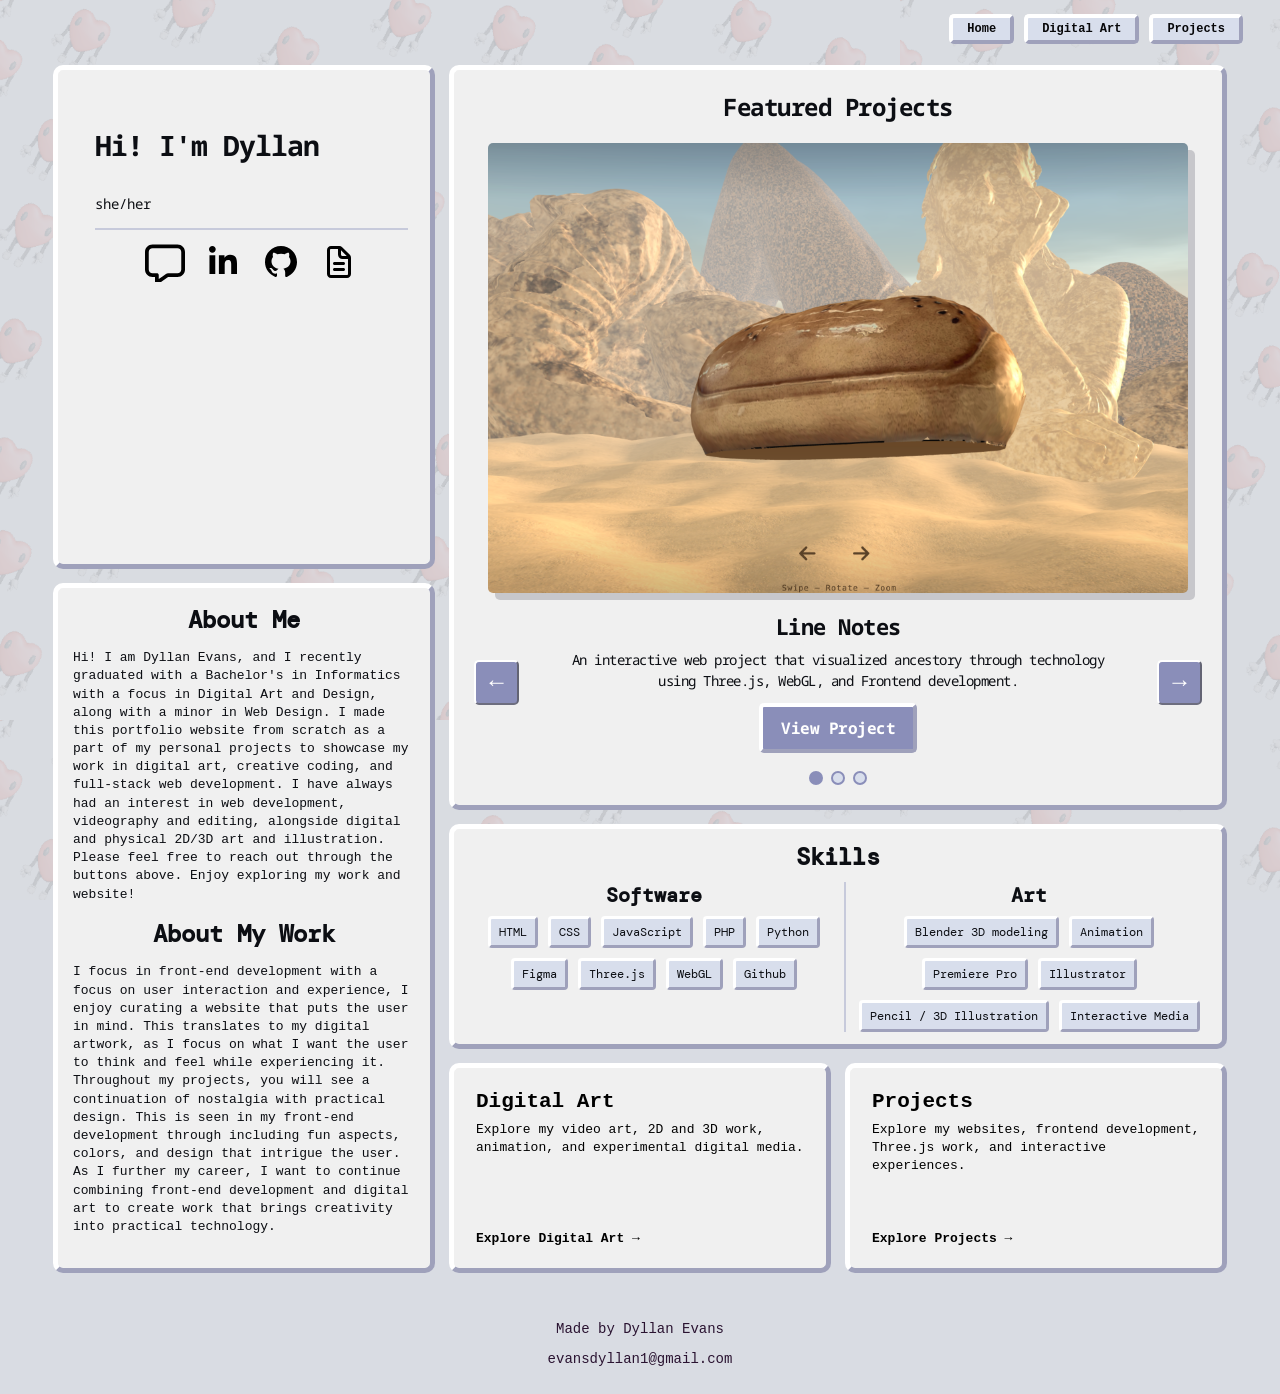
==== index.html @ 0a276991 "fixing up" ====
<!doctype html>
<html lang="en">
  <head>
    <meta charset="UTF-8" />
    <meta name="viewport" content="width=device-width, initial-scale=1.0" />
    <title>Portfolio - Dyllan Evans</title>
    <link rel="stylesheet" href="styles.css" />
    <link rel="preconnect" href="https://fonts.googleapis.com" />
    <link rel="preconnect" href="https://fonts.gstatic.com" crossorigin />
    <link
      href="https://fonts.googleapis.com/css2?family=DM+Mono:ital,wght@0,300;0,400;0,500;1,300;1,400;1,500&family=Noto+Sans+Mono:wght@100..900&display=swap"
      rel="stylesheet"
    />
  </head>
  <body class="home-page threeD">
    <div class="taskbar">    <nav>
      <ul>
        <li><a href="index.html">Home</a></li>
        <li><a href="digital-landing.html">Digital Art</a></li>
        <li><a href="projects-landing.html">Projects</a></li>
      </ul>
    </nav></div>
    <main class="home-layout">
      <section class="hero">
        <div class="hero-right">
          <img class="hero-image" src="img/Photoredo.png" alt="Dyllan Evans" />
        </div>
        <div class="hero-left typewriter-container">
          <h2 id="typewriter-text"></h2>
          <!-- Hi! I'm Dyllan Evans -->
          <p id="typewriter-description"></p>
          <!-- Digital Artist & Frontend Developer-->
          <p>she/her</p>
          <div class="contact" id="contact-icons">
            <a href="mailto:evansdyllan1@gmail.com">
              <img class="email-icon" src="img/message.svg" alt="Email Icon" />
            </a>
            <a
              href="https://www.linkedin.com/in/dyllan-evans/"
              target="_blank"
            >
              <img
                class="linkedin-icon"
                src="img/linkedin-in.svg"
                alt="LinkedIn Icon"
              />
            </a>
            <a href="https://github.com/evansdyllan1" target="_blank">
              <img class="github-icon" src="img/github.svg" alt="GitHub Icon" />
            </a>
            <a href="resume.pdf" target="_blank"
              ><img
                class="resume-icon"
                src="img/file-text.svg"
                alt="Resume Icon"
            /></a>
          </div>
        </div>
      </section>
      <section id="about" class="about">
        <h2>About Me</h2>
        <div class="aboutText">
          <p>
            Hi! I am Dyllan Evans, and I recently graduated with a Bachelor's in
            Informatics with a focus in Digital Art and Design, along with a
            minor in Web Design. I made this portfolio website from scratch as a
            part of my personal projects to showcase my work in digital art,
            creative coding, and full-stack web development. I have always had
            an interest in web development, videography and editing, alongside
            digital and physical 2D/3D art and illustration. Please feel free to
            reach out through the buttons above. Enjoy exploring my work and
            website!
          </p>
          <h2>About My Work</h2>
          <p>
            I focus in front-end development with a focus on user interaction
            and experience, I enjoy curating a website that puts the user in
            mind. This translates to my digital artwork, as I focus on what I
            want the user to think and feel while experiencing it. Throughout my
            projects, you will see a continuation of nostalgia with practical
            design. This is seen in my front-end development through including
            fun aspects, colors, and design that intrigue the user. As I further
            my career, I want to continue combining front-end development and
            digital art to create work that brings creativity into practical
            technology.
          </p>
        </div>
      </section>
      <section id="featured" class="home-featured">
        <h2>Featured Projects</h2>
        <div class="featured-slider">
          <article class="featured-project">
            <img id="featured-image" src="linenotes.png" alt="Line Notes" />

            <div class="featured-info-row">
              <button
                class="slider-button previous-project"
                type="button"
                aria-label="Previous project"
              >
                &larr;
              </button>

              <div class="featured-project-text">
                <h3 id="featured-title">Line Notes</h3>

                <p id="featured-description">
                  An interactive web project that visualized ancestry through
                  technology using Three.js, WebGL, and frontend development.
                </p>

                <a id="featured-link" class="viewMore" href="line-notes.html">
                  View Project
                </a>
              </div>

              <button
                class="slider-button next-project"
                type="button"
                aria-label="Next project"
              >
                &rarr;
              </button>
            </div>
          </article>
        </div>
        <div class="slider-dots"></div>
      </section>
      <section class="skills" aria-labelledby="skills-heading">
        <h2 id="skills-heading">Skills</h2>

        <div class="skills-columns">
          <div class="skill-group">
            <h3>Software</h3>

            <ul class="skill-list" id="skills-list">
              <li>HTML</li>
              <li>CSS</li>
              <li>JavaScript</li>
              <li>PHP</li>
              <li>Python</li>
              <li>Figma</li>
              <li>Three.js</li>
              <li>WebGL</li>
              <li>Github</li>
            </ul>
          </div>

          <div class="skill-group">
            <h3>Art</h3>

            <ul class="skill-list" id="skills-list">
              <li>Blender 3D modeling</li>
              <li>Animation</li>
              <li>Premiere Pro</li>
              <li>Illustrator</li>
              <li>Pencil / 3D Illustration</li>
              <li>Interactive Media</li>

            </ul>
          </div>
        </div>
      </section>
      <a class="home-link digital-link" href="digital-landing.html">
        <h2>Digital Art</h2>
        <p>
          Explore my video art, 2D and 3D work, animation, and experimental
          digital media.
        </p>
        <span>Explore Digital Art &rarr;</span>
      </a>
      <a class="home-link projects-link" href="projects-landing.html">
        <h2>Projects</h2>
        <p>
          Explore my websites, frontend development, Three.js work, and
          interactive experiences.
        </p>
        <span>Explore Projects &rarr;</span>
      </a>
    </main>
    <footer>
      <p>Made by Dyllan Evans</p>
      <span>evansdyllan1@gmail.com</span>
    </footer>
    <!-- <div class="crt-overlay"></div> -->
    <script src="homepage.js"></script>
  </body>
</html>
---- styles.css ----
/* Global */
html {
    scroll-behavior: smooth;
}

* {
    box-sizing: border-box;
}

body {
    padding: 5px;
    font-family: monospace;
    color: #0c0e13;
    background-color: #d9dce3;
}

/* Colors */
:root {
    --primary-color: #8a8eb9;
    --secondary-color: #9ca0cc;
    --background-color: #f0f0f0;
    --border-color: #9fa1bb;
    --text-color: #070709;
    --hover-color: #dbdce8;
    --active-color: #d8deec;
}

/* background */
.threeD::before {
    content: "";
    position: fixed;
    inset: 0;
    z-index: -1;
    background-image: url("img/Artboard 1.png");
    background-repeat: repeat;
    background-size: 900px;
    opacity: 0.2;
}

/* Shared page widths */
.about,
.landingHero,
.columns,
.videoarthero,
.assignments {
    width: min(1000px, calc(100% - 20px));
    margin: 35px auto;
}

/* Shared containers */
.hero,
.about,
.home-featured,
.skills,
.home-link,
.landingHero,
.category,
.videoarthero,
.project {
    background-color: var(--background-color);
    border-radius: 10px;

    border-top: 5px solid #ffffff;
    border-left: 5px solid #ffffff;
    border-right: 5px solid var(--border-color);
    border-bottom: 5px solid var(--border-color);
}

/* Shared buttons */
.hero-buttons a,
.viewMore,
.project a,
.smallProject a {
    display: inline-block;
    padding: 10px 18px;
    font-family: inherit;
    font-weight: 700;
    text-decoration: none;
    color: #ffffff;
    background-color: var(--primary-color);
    border-radius: 5px;
    border-top: 4px solid #ffffff;
    border-left: 4px solid #ffffff;
    border-right: 4px solid var(--border-color);
    border-bottom: 4px solid var(--border-color);
    cursor: pointer;
}

.hero-buttons a:hover,
.viewMore:hover,
.project a:hover,
.smallProject a:hover {
    color: #ffffff;
    background-color: var(--hover-color);
}

.hero-buttons a:active,
.viewMore:active,
.smallProject a:active,
.project a:active {
    background-color: var(--active-color);
    transform: translate(2px, 2px);
    border-top: 4px solid var(--border-color);
    border-left: 4px solid var(--border-color);
    border-right: 4px solid var(--background-color);
    border-bottom: 4px solid var(--background-color);
}


.taskbar {
    height: 32px;
    display: flex;
    align-items: center;
    gap: 4px;
    padding: 2px 4px;
    z-index: 200;
    justify-content: flex-end;
}

/* Navigation */
nav {
    z-index: 1000;
    width: 100%;
    margin: 0;
    padding: 4px 10px;
    justify-content: flex-end;
    display: flex;
    align-items: center;
}

nav ul {
    margin: auto 10px;
    padding: 0;
    justify-content: center;
    display: flex;
    gap: 10px;
}

nav li {
    list-style: none;
}

nav a {
    text-decoration: none;
    justify-content: center;
    padding: 5px 14px;
    font-size: 12px;
    height: 30px;
    background-color: var(--active-color);
    border-radius: 5px;
    border-top: 4px solid #ffffff;
    border-left: 4px solid #ffffff;
    border-right: 4px solid var(--border-color);
    border-bottom: 4px solid var(--border-color);
    font-family: 'Courier New', monospace;
    font-weight: bold;
    cursor: pointer;
    display: flex;
    align-items: center;
    gap: 10px;
    color: var(--text-color);

}


nav a:hover {
    color: #000000;
    background-color: #f0f0f0;
}

nav a:active {
    background-color: #d8deec;
    border-top: 4px solid var(--border-color);
    border-left: 4px solid var(--border-color);
    border-right: 4px solid var(--background-color);
    border-bottom: 4px solid var(--background-color);
}

/* Previous page button */
.previousPage {
    display: block;

}

.backButton {
    display: inline-block;
    padding: 10px 18px;
    font-family: inherit;
    font-weight: 700;
    text-decoration: none;
    color: var(--text-color);
    background-color: var(--background-color);
    border-radius: 5px;
    border-top: 3px solid #ffffff;
    border-left: 3px solid #ffffff;
    border-right: 3px solid var(--border-color);
    border-bottom: 3px solid var(--border-color);
    cursor: pointer;
}

/* Homepage layout */
.home-layout {
    width: calc(100% - 80px);
    height: auto;
    min-height: 1000px;
    margin: 20px auto 20px;
    display: grid;
    grid-template-rows:
        /* Row 1: hero + featured */
        minmax(120px, 2fr)
        /* Row 2: about + featured */
        minmax(210px, 0.9fr)
        /* Row 3: about + skills */
        auto
        /* Row 4: about + digital + projects */
        minmax(210px, 0.3fr);
    /*
     * Visual layout:
     *
     * ┌─────────┬──────────┬──────────┐
     * │  hero   │ featured │ featured │
     * |         |                     |
     * │         │ featured │ featured │
     * │---------├─────────────────────┤
     * │ about   │ skills   │ skills   │
     * │         ├──────────┼──────────┤
     * │         │ digital  │ projects │
     * └─────────┴──────────┴──────────┘
     */
    grid-template-areas:
        "hero  featured featured"
        "about featured featured"
        "about skills   skills"
        "about digital  projects";
    gap: 14px;
}

/* Homepage hero */
.hero {
    width: min(850px, calc(100% - 30px));
    margin: 1% auto;
    padding: 45px;
    display: flex;
    align-items: center;
    gap: 15px;
}

.hero-left {
    width: 100%;
    align-self: stretch;

    display: flex;
    flex-direction: column;
    gap: 15px;

    padding-left: 15px;
    text-align: left;
}

.hero-left h2,
.hero-left p {
    margin: 0;
}

.hero-left h2 {
    font-size: 28px;
    font-weight: 700;
    margin-bottom: 0;
    letter-spacing: -1px;
    font-family: "Noto Sans Mono", monospace;
}

.hero-left p {
    font-family: "Noto Sans Mono", monospace;
    font-size: 14px;
    margin-top: 0;
}

.home-layout .hero {
    grid-area: hero;
    width: auto;
    min-width: 0;
    margin: 0;
    padding: 22px;
    flex-direction: column;
    gap: 18px;
}

.hero-right img {
    display: flex;
    width: 930px;
    overflow: hidden;
    max-width: 100%;
    filter: drop-shadow(7px 7px 0 #c7c7cb);
    border-radius: 5px;
}

.contact {
    border-top: 2px solid #c7cadb;
    padding-top: 12px;
    display: flex;
    align-items: center;
    gap: 18px;
    justify-content: center;
}

.contact a {
    display: flex;
    text-decoration: none;
}

.contact img {

    transition: transform 0.2s ease;
    display: flex;
    width: 40px;
    height: 40px;
    margin: 0;
}

.contact img:hover {
    transform: scale(1.1);
}

/* Homepage about */
.about {
    padding: 40px;
}

.home-layout .about {
    grid-area: about;
    width: auto;
    height: auto;
    min-width: 0;
    margin: 0;
    padding: 15px;
    display: flex;
    flex-direction: column;
    overflow: hidden;
}

.about h2 {
    margin-top: 1px;
    margin-bottom: 1px;
    text-align: center;
    font-family: "DM Mono", monospace;
}

.aboutText {
    width: min(600px, 100%);
    margin: 0 auto;
    text-align: left;
    line-height: 1.4;
}

/* Skills */
.skills {
    grid-area: skills;
    min-width: 0;
    min-height: 100px;
    padding: 12px 22px;
}

.skills h2 {
    margin: 0 0 10px;
    text-align: center;
    font-family: "DM Mono", monospace;
    font-size: 24px;
}

.skills-columns {
    display: grid;
    grid-template-columns: repeat(2, minmax(0, 1fr));
    gap: 12px;
}

.skill-group {
    min-width: 0;
}

.skill-group + .skill-group {
    padding-left: 12px;
    border-left: 2px solid #c7cadb;
}

.skill-group h3 {
    margin: 0 0 8px;
    font-family: "DM Mono", monospace;
    font-size: 20px;
    text-align: center;
}

.skill-list {
    display: flex;
    flex-wrap: wrap;
    justify-content: center;
    gap: 10px;
    margin: 0;
    padding: 0;
    list-style: none;
}

.skill-list li {
    padding: 5px 8px;
    font-family: "DM Mono", monospace;
    font-size: 12px;
    white-space: nowrap;
    background-color: #d8deec;
    border-radius: 4px;
    transition: transform 0.2s ease;

    border-top: 3px solid #ffffff;
    border-left: 3px solid #ffffff;
    border-right: 3px solid #9fa1bb;
    border-bottom: 3px solid #9fa1bb;

    cursor: default;
}

.skill-list li:hover {
    transform: scale(1.1);

}

/* Featured projects */
.home-featured {
    grid-area: featured;
    min-width: 0;
    min-height: 0;
    padding: 20px;
    display: flex;
    flex-direction: column;
    text-align: center;
    overflow: hidden;
    font-family: "Noto Sans Mono", monospace;
    letter-spacing: -0.5px;
}

.home-featured h2 {
    font-family: "Noto Sans Mono", monospace;
    flex-shrink: 0;
    margin-top: 0;
    margin-bottom: 20px;
}

.home-featured p {
    margin: 0;
    font-size: 14px;
}

.featured-slider {
    flex: 1;
    min-height: 0;
}

.featured-project {
    width: 100%;
    height: min-content;
    min-width: 0;
    min-height: 0;
    display: grid;
    grid-template-rows: minmax(0, 1fr) auto;
    gap: 18px;
    opacity: 1;
    transition: opacity 0.2s ease;
}

.featured-project.fade {
    opacity: 0;
}

/* Large top image */
.featured-project img {
    display: flex;
    margin: 0 auto;
    width: 700px;
    height: 450px;
    min-height: 0;
    object-fit: cover;
    border-radius: 5px;
    filter: drop-shadow(7px 7px 0 #c7c7cb);
}

/* Arrows now align with the text */
.featured-info-row {
    display: grid;
    grid-template-columns: 45px minmax(0, 1fr) 45px;
    align-items: center;
    gap: 20px;
}

.featured-project-text {
    min-width: 0;
    text-align: center;
}

.featured-project-text h3 {
    margin: 0 0 8px;
    font-size: 22px;
}

.featured-project-text p {
    width: min(550px, 100%);
    margin: 0 auto;
    line-height: 1.5;
}

.featured-project-text .viewMore {
    margin-top: 12px;
}

/* Slider buttons */
.slider-button {
    width: 45px;
    height: 45px;
    padding: 0;
    font-size: 24px;
    font-weight: 700;
    color: #ffffff;
    background-color: #8a8eb9;
    border-radius: 5px;

    border-top: 2px solid #ffffff;
    border-left: 2px solid #ffffff;
    border-right: 2px solid #636474;
    border-bottom: 2px solid #6d6e7f;
    cursor: pointer;
}

.slider-button:hover {
    background-color: #9ca0cc;
}

.slider-button:active {
    background-color: var(--active-color);
    transform: translate(2px, 2px);

    border-top: 2px solid #636474;
    border-left: 2px solid #6d6e7f;
    border-right: 2px solid #ffffff;
    border-bottom: 2px solid #ffffff;
}

/* Slider dots */
.slider-dots {
    display: flex;
    justify-content: center;
    gap: 8px;

    margin-top: 18px;
}

.slider-dot {
    width: 14px;
    height: 14px;
    padding: 0;

    background-color: #d8deec;
    border: 2px solid #8a8eb9;
    border-radius: 50%;

    cursor: pointer;
}

.slider-dot.active {
    background-color: #8a8eb9;
}

/* Homepage links */
.home-link {
    display: flex;
    flex-direction: column;
    justify-content: center;

    min-width: 0;
    padding: 22px;

    color: #000000;
    text-decoration: none;
}

.home-link h2 {
    margin: 0 0 8px;
    font-size: 21px;
}

.home-link p {
    margin: 0 0 10px;
    font-size: 13px;
    line-height: 1.4;
}

.home-link span {
    display: inline-block;
    margin-top: auto;
    font-weight: 700;
}

.home-link:hover {
    background-color: #dbdce8;
    transform: scale(1.01);
}

.home-link:active {
    transform: translate(1px, 1px);
    background-color: var(--active-color);
    border-top-color: var(--border-color);
    border-left-color: var(--border-color);
    border-right-color: #ffffff;
    border-bottom-color: #ffffff;
}

.digital-link {
    grid-area: digital;
}

.projects-link {
    grid-area: projects;
}

/* Landing page */
.landingHero {
    padding: 31px;
    text-align: center;
    margin: 10px auto;
    display: flex;
    flex-direction: row;
    justify-content: space-around;
}

.iconHero {
    width: 300px;
    height: 170px;
    filter: drop-shadow(7px 7px 0 #c7c7cb);

}

.columns {
    display: flex;
    flex-direction: column;
    gap: 35px;
}

.category {
    padding: 30px;
    text-align: center;
}

.category h1 {
    margin-top: 0;
    margin-bottom: 25px;
}

.row {
    display: grid;
    grid-template-columns: repeat(2, minmax(0, 1fr));
    gap: 20px;
}

.smallProject {
    display: block;
    padding: 20px;
    color: #000000;
    text-decoration: none;
    background-color: #d8deec;
    border-radius: 8px;
    border-top: 4px solid #ffffff;
    border-left: 4px solid #ffffff;
    border-right: 4px solid #9fa1bb;
    border-bottom: 4px solid #9fa1bb;
    cursor: pointer;
    transition:
        transform 0.1s ease,
        background-color 0.2s ease;
}

.smallProject:hover {
    background-color: var(--hover-color);
    transform: scale(1.01);
}

.smallProject:active {
    transform: translate(1px, 1px);
    background-color: var(--active-color);
    border-top-color: var(--border-color);
    border-left-color: var(--border-color);
    border-right-color: #ffffff;
    border-bottom-color: #ffffff;
}

.smallProject h2 {
    margin: 0;
    font-size: 24px;
    font-family: "DM Mono", monospace;

}

.smallProject p {
    margin-bottom: 2px;
    line-height: 1.4;
}

.smallimg {
    display: block;
    width: 100%;
    height: 250px;
    margin-top: 20px;
    object-fit: cover;
    border-radius: 6px;
}

.viewMore {
    margin-top: 15px;
}

/* Project pages */
.videoarthero {
    width: 1250px;
    padding: 25px;
    text-align: center;
    margin: 10px auto;
    display: flex;
    flex-direction: column;
    justify-content: space-around;
}

.assignments {
    width: 1250px;
    display: grid;
    margin: 0 auto;
    grid-template-columns: 50% 50%;
    gap: 15px;
    justify-content: center;
}

.project {
    padding: 25px;
    text-align: center;
    scroll-margin-top: 30px;
}

.project-text {
    width: min(950px, 100%);
    margin: 0 auto;
    text-align: left;
}

.project-text h2 {
    font-size: 26px;
    text-align: center;
}

.project-text h3 {
    margin-bottom: 6px;
}

.Description {
    font-size: 16px;
    line-height: 1.6;
    color: #333333;
}

/* Project videos */
.video {
    width: min(950px, 100%);
    margin: 0 auto;

    border-radius: 10px;
    overflow: hidden;
}

.video iframe,
.video video {
    display: block;
    width: 100%;
    height: auto;

    border: 0;
    border-radius: 10px;
}

.video iframe {
    aspect-ratio: 16 / 9;
}

.video video {
    object-fit: contain;
}

/* Project images */
.images {
    display: flex;
    justify-content: center;
    flex-wrap: wrap;
    gap: 12px;
}

.project img {
    display: block;
    width: min(370px, 100%);
    border-radius: 10px;
}

/* Footer */
footer {
    margin-top: 30px;
    padding: 14px;

    color: #2a1331;
    font-size: 14px;
    text-align: center;
}

.home-page footer {
    margin-top: 0;
}

/* Tablet */
@media (max-width: 900px) {
    .home-layout {
        grid-template-columns: repeat(2, minmax(0, 1fr));
        grid-template-rows: auto;
        grid-template-areas:
            "hero     featured"
            "about    featured"
            "about    skills"
            "digital  projects";
    }

    .featured-project {
        height: auto;
    }

    .videoarthero {
        width: 100%;
    }
    .assignments {
        display: flex;
        flex-direction: column;
        width: 100%;
    }

    .project-text {
        font-size: 14px;
    }
    .Description {
        font-size: 12px;
    }

    .project-text h2 {
        font-size: 19px;
        padding: 0;
    }

}

/* phone */
@media (max-width: 700px) {
    body {
        padding: 3px;
    }

    .home-layout {
        width: calc(100% - 14px);
        margin: 12px auto;
        grid-template-columns: minmax(0, 1fr);
        grid-template-areas:
            "hero"
            "about"
            "featured"
            "skills"
            "digital"
            "projects";
        gap: 12px;
    }

    .home-layout .hero,
    .home-layout .about,
    .home-featured,
    .skills,
    .home-link {
        padding: clamp(14px, 4vw, 20px);
    }

    .landingHero {
        flex-direction: column;
    }

    .hero-left {
        padding-left: 0;
    }

    .featured-project {
        height: auto;
        grid-template-rows: auto auto;
        gap: 16px;
    }

    .featured-project img {
        width: 100%;
        height: min-content;
    }

    .featured-info-row {
        grid-template-columns: 38px minmax(0, 1fr) 38px;
        gap: 8px;
    }

    .slider-button {
        width: 38px;
        height: 38px;
        font-size: 20px;
    }

    .skills-columns {
        grid-template-columns: 1fr;
        gap: 20px;
    }

    .skill-group + .skill-group {
        padding-left: 0;
        padding-top: 18px;
        border-left: none;
        border-top: 2px solid #9fa1bb;
    }

    .skill-list li {
      font-size: 11px;  
    }

    .iconHero {
        display: none;
    }

    nav {
        justify-content: center;
        padding-inline: 2px;
    }

    nav ul {
        width: 100%;
        margin: 0;
        gap: 6px;
    }

    nav li {
        flex: 1;
    }

    nav a {
        width: 100%;
        padding-inline: 6px;
        font-size: clamp(9px, 2.8vw, 12px);
        white-space: nowrap;
    }

    .row {
        grid-template-columns: 1fr;
    }

}

@media (max-width: 430px) {

    .iconHero {
        display: none;
    }

    .featured-info-row {
        grid-template-columns: 1fr 1fr;
    }

    .featured-project-text {
        grid-column: 1 / -1;
        grid-row: 1;
    }

    .previous-project {
        justify-self: end;
    }

    .next-project {
        justify-self: start;
    }
}
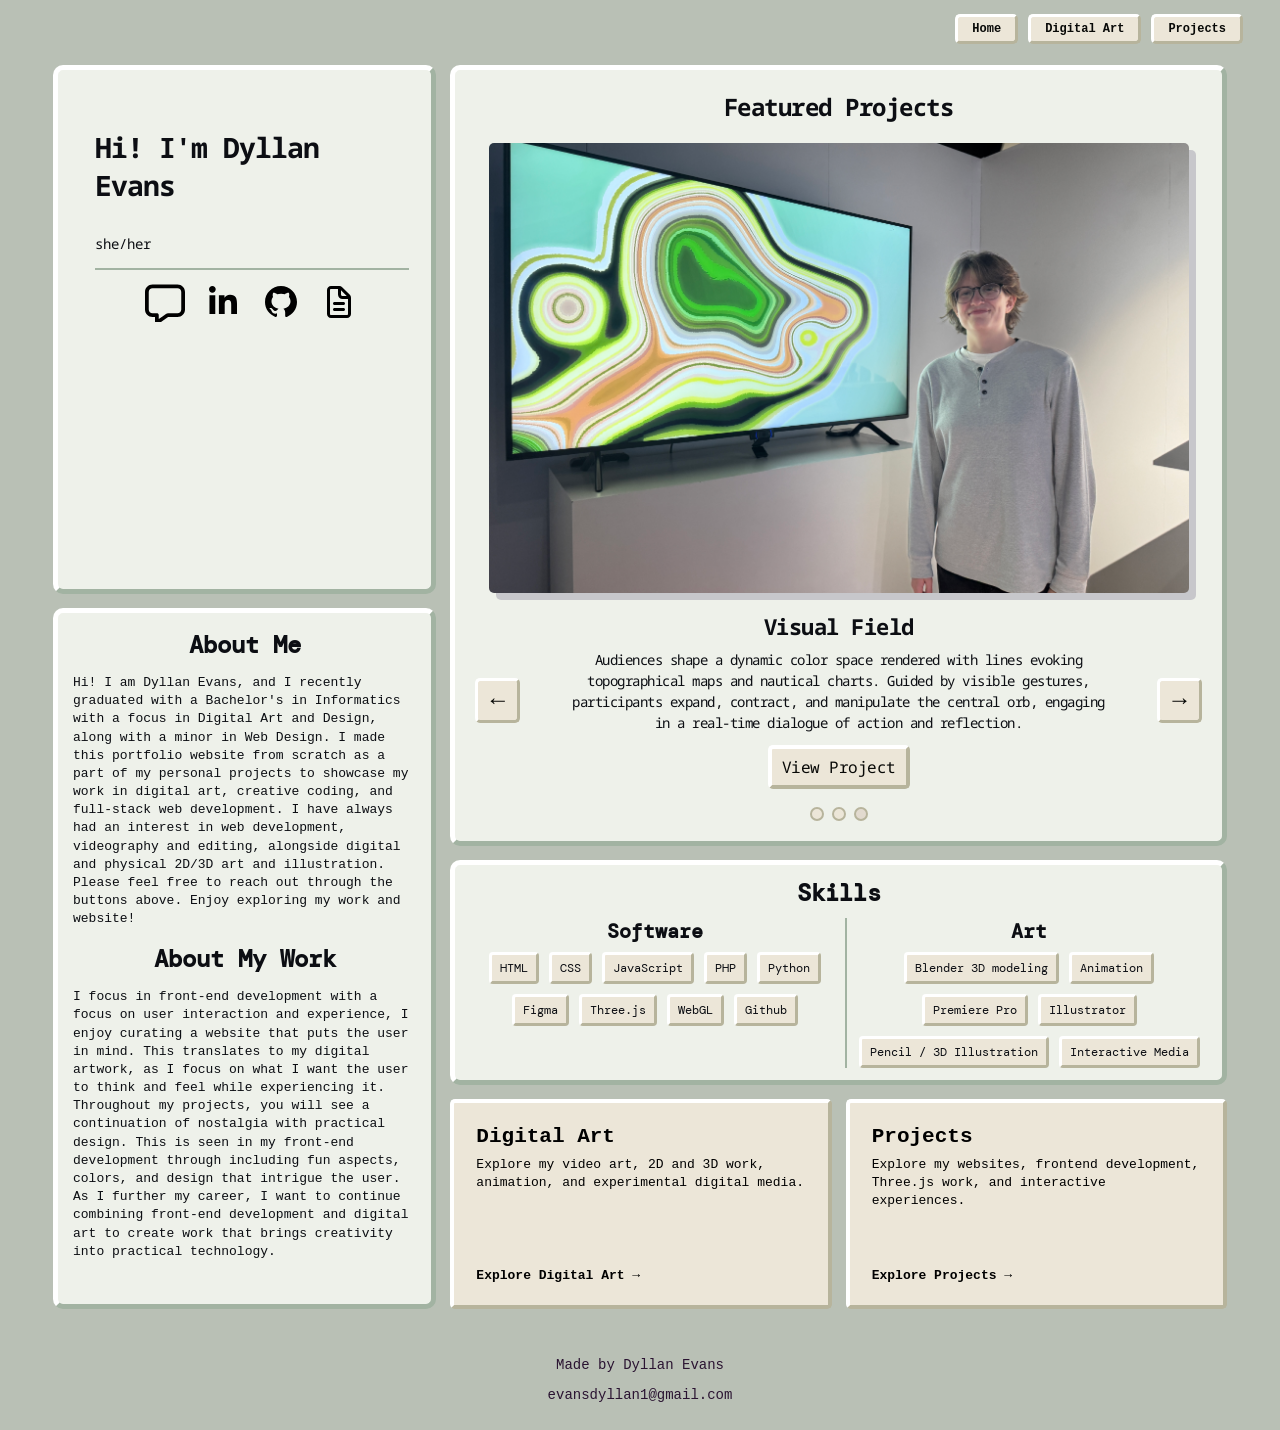
==== commit 4193c950: "aug 8th changes" ====
--- a/index.html
+++ b/index.html
@@ -13,13 +13,15 @@
     />
   </head>
   <body class="home-page threeD">
-    <div class="taskbar">    <nav>
-      <ul>
-        <li><a href="index.html">Home</a></li>
-        <li><a href="digital-landing.html">Digital Art</a></li>
-        <li><a href="projects-landing.html">Projects</a></li>
-      </ul>
-    </nav></div>
+    <div class="taskbar">
+      <nav>
+        <ul>
+          <li><a href="index.html">Home</a></li>
+          <li><a href="digital-landing.html">Digital Art</a></li>
+          <li><a href="projects-landing.html">Projects</a></li>
+        </ul>
+      </nav>
+    </div>
     <main class="home-layout">
       <section class="hero">
         <div class="hero-right">
@@ -35,10 +37,7 @@
             <a href="mailto:evansdyllan1@gmail.com">
               <img class="email-icon" src="img/message.svg" alt="Email Icon" />
             </a>
-            <a
-              href="https://www.linkedin.com/in/dyllan-evans/"
-              target="_blank"
-            >
+            <a href="https://www.linkedin.com/in/dyllan-evans/" target="_blank">
               <img
                 class="linkedin-icon"
                 src="img/linkedin-in.svg"
@@ -156,7 +155,6 @@
               <li>Illustrator</li>
               <li>Pencil / 3D Illustration</li>
               <li>Interactive Media</li>
-
             </ul>
           </div>
         </div>
--- a/styles.css
+++ b/styles.css
@@ -11,30 +11,27 @@
     padding: 5px;
     font-family: monospace;
     color: #0c0e13;
-    background-color: #d9dce3;
+    background-color: #b9c0b5;
 }
 
 /* Colors */
 :root {
-    --primary-color: #8a8eb9;
-    --secondary-color: #9ca0cc;
-    --background-color: #f0f0f0;
-    --border-color: #9fa1bb;
-    --text-color: #070709;
-    --hover-color: #dbdce8;
-    --active-color: #d8deec;
-}
-
-/* background */
-.threeD::before {
-    content: "";
-    position: fixed;
-    inset: 0;
-    z-index: -1;
-    background-image: url("img/Artboard 1.png");
-    background-repeat: repeat;
-    background-size: 900px;
-    opacity: 0.2;
+    --background-color: #eef1ea;
+    /* BACKGROUND FOR COLUMNS */
+    --button-color: #ece6d8;
+    /* YELLOW BUTTON COLOR FOR BUTTONS */
+    --buttonborder-color: #b7b49c;
+    /* BORDER COLOR FOR BUTTONS */
+    --border-color: #a2b3a2;
+    /* PERM BORDER ON THINGS NOT CLICKABLE*/
+    --text-color: #080907;
+    /* TEXT COLOR FOR MOST CITE */
+    --hover-color: #e1dac5;
+    /* HOVER COLOR FOR BUTTONS */
+    --active-color: #e2dacf;
+    --white-border: #ffffff;
+
+    /* ANY MISSING COLORS OR NEEDED ADD HERE AND REPLACE W VARS WITHIN THE WEBSITE  */
 }
 
 /* Shared page widths */
@@ -52,7 +49,6 @@
 .about,
 .home-featured,
 .skills,
-.home-link,
 .landingHero,
 .category,
 .videoarthero,
@@ -60,8 +56,8 @@
     background-color: var(--background-color);
     border-radius: 10px;
 
-    border-top: 5px solid #ffffff;
-    border-left: 5px solid #ffffff;
+    border-top: 5px solid var(--white-border);
+    border-left: 5px solid var(--white-border);
     border-right: 5px solid var(--border-color);
     border-bottom: 5px solid var(--border-color);
 }
@@ -70,40 +66,45 @@
 .hero-buttons a,
 .viewMore,
 .project a,
-.smallProject a {
+.smallProject a,
+.home-link {
     display: inline-block;
-    padding: 10px 18px;
-    font-family: inherit;
-    font-weight: 700;
+    padding: 7px 10px;
+    font-weight: 400;
     text-decoration: none;
-    color: #ffffff;
-    background-color: var(--primary-color);
+
+    color: var(--text-color);
+    background-color: var(--button-color);
     border-radius: 5px;
-    border-top: 4px solid #ffffff;
-    border-left: 4px solid #ffffff;
-    border-right: 4px solid var(--border-color);
-    border-bottom: 4px solid var(--border-color);
+    border-top: 4px solid var(--white-border);
+    border-left: 4px solid var(--white-border);
+    border-right: 4px solid var(--buttonborder-color);
+    border-bottom: 4px solid var(--buttonborder-color);
     cursor: pointer;
 }
 
 .hero-buttons a:hover,
 .viewMore:hover,
 .project a:hover,
-.smallProject a:hover {
-    color: #ffffff;
+.smallProject a:hover,
+.home-link:hover {
+    color: var(--text-color);
     background-color: var(--hover-color);
 }
 
 .hero-buttons a:active,
 .viewMore:active,
 .smallProject a:active,
-.project a:active {
-    background-color: var(--active-color);
+.project a:active,
+.skill-list li:active,
+.home-link:active {
     transform: translate(2px, 2px);
-    border-top: 4px solid var(--border-color);
-    border-left: 4px solid var(--border-color);
-    border-right: 4px solid var(--background-color);
-    border-bottom: 4px solid var(--background-color);
+
+    background-color: var(--button-color);
+    border-top: 4px solid var(--buttonborder-color);
+    border-left: 4px solid var(--buttonborder-color);
+    border-right: 4px solid var(--white-border);
+    border-bottom: 4px solid var(--white-border);
 }
 
 
@@ -146,12 +147,12 @@
     padding: 5px 14px;
     font-size: 12px;
     height: 30px;
-    background-color: var(--active-color);
+    background-color: var(--button-color);
     border-radius: 5px;
-    border-top: 4px solid #ffffff;
-    border-left: 4px solid #ffffff;
-    border-right: 4px solid var(--border-color);
-    border-bottom: 4px solid var(--border-color);
+    border-top: 3px solid var(--white-border);
+    border-left: 3px solid var(--white-border);
+    border-right: 3px solid var(--buttonborder-color);
+    border-bottom: 3px solid var(--buttonborder-color);
     font-family: 'Courier New', monospace;
     font-weight: bold;
     cursor: pointer;
@@ -165,15 +166,15 @@
 
 nav a:hover {
     color: #000000;
-    background-color: #f0f0f0;
+    background-color: var(--hover-color);
 }
 
 nav a:active {
-    background-color: #d8deec;
-    border-top: 4px solid var(--border-color);
-    border-left: 4px solid var(--border-color);
-    border-right: 4px solid var(--background-color);
-    border-bottom: 4px solid var(--background-color);
+    background-color: var(--active-color);
+    border-top: 3px solid var(--buttonborder-color);
+    border-left: 3px solid var(--buttonborder-color);
+    border-right: 3px solid var(--white-border);
+    border-bottom: 3px solid var(--white-border);
 }
 
 /* Previous page button */
@@ -191,8 +192,8 @@
     color: var(--text-color);
     background-color: var(--background-color);
     border-radius: 5px;
-    border-top: 3px solid #ffffff;
-    border-left: 3px solid #ffffff;
+    border-top: 3px solid var(--white-border);
+    border-left: 3px solid var(--white-border);
     border-right: 3px solid var(--border-color);
     border-bottom: 3px solid var(--border-color);
     cursor: pointer;
@@ -248,7 +249,7 @@
 .hero-left {
     width: 100%;
     align-self: stretch;
-
+    font-family: "Noto Sans Mono", monospace;
     display: flex;
     flex-direction: column;
     gap: 15px;
@@ -267,11 +268,9 @@
     font-weight: 700;
     margin-bottom: 0;
     letter-spacing: -1px;
-    font-family: "Noto Sans Mono", monospace;
 }
 
 .hero-left p {
-    font-family: "Noto Sans Mono", monospace;
     font-size: 14px;
     margin-top: 0;
 }
@@ -283,7 +282,7 @@
     margin: 0;
     padding: 22px;
     flex-direction: column;
-    gap: 18px;
+    gap: 20px;
 }
 
 .hero-right img {
@@ -296,7 +295,7 @@
 }
 
 .contact {
-    border-top: 2px solid #c7cadb;
+    border-top: 2px solid var(--border-color);
     padding-top: 12px;
     display: flex;
     align-items: center;
@@ -378,9 +377,9 @@
     min-width: 0;
 }
 
-.skill-group + .skill-group {
+.skill-group+.skill-group {
     padding-left: 12px;
-    border-left: 2px solid #c7cadb;
+    border-left: 2px solid var(--border-color);
 }
 
 .skill-group h3 {
@@ -405,16 +404,20 @@
     font-family: "DM Mono", monospace;
     font-size: 12px;
     white-space: nowrap;
-    background-color: #d8deec;
+    background-color: var(--secondborder-color);
     border-radius: 4px;
     transition: transform 0.2s ease;
-
-    border-top: 3px solid #ffffff;
-    border-left: 3px solid #ffffff;
-    border-right: 3px solid #9fa1bb;
-    border-bottom: 3px solid #9fa1bb;
+    background-color: var(--button-color);
+
+    border-top: 3px solid var(--white-border);
+    border-left: 3px solid var(--white-border);
+    border-right: 3px solid var(--buttonborder-color);
+    border-bottom: 3px solid var(--buttonborder-color);
 
     cursor: default;
+    touch-action: manipulation;
+    -webkit-tap-highlight-color: transparent;
+    user-select: none;
 }
 
 .skill-list li:hover {
@@ -516,29 +519,29 @@
     padding: 0;
     font-size: 24px;
     font-weight: 700;
-    color: #ffffff;
-    background-color: #8a8eb9;
+    color: var(--text-color);
+    background-color: var(--button-color);
     border-radius: 5px;
 
-    border-top: 2px solid #ffffff;
-    border-left: 2px solid #ffffff;
-    border-right: 2px solid #636474;
-    border-bottom: 2px solid #6d6e7f;
+    border-top: 3px solid var(--white-border);
+    border-left: 3px solid var(--white-border);
+    border-right: 3px solid var(--buttonborder-color);
+    border-bottom: 3px solid var(--buttonborder-color);
     cursor: pointer;
 }
 
 .slider-button:hover {
-    background-color: #9ca0cc;
+    background-color: var(--hover-color);
 }
 
 .slider-button:active {
     background-color: var(--active-color);
     transform: translate(2px, 2px);
 
-    border-top: 2px solid #636474;
-    border-left: 2px solid #6d6e7f;
-    border-right: 2px solid #ffffff;
-    border-bottom: 2px solid #ffffff;
+    border-top: 3px solid var(--buttonborder-color);
+    border-left: 3px solid var(--buttonborder-color);
+    border-right: 2px solid var(--white-border);
+    border-bottom: 2px solid var(--white-border);
 }
 
 /* Slider dots */
@@ -555,24 +558,27 @@
     height: 14px;
     padding: 0;
 
-    background-color: #d8deec;
-    border: 2px solid #8a8eb9;
+    background-color: var(--button-color);
+    border: 2px solid var(--buttonborder-color);
     border-radius: 50%;
 
     cursor: pointer;
 }
 
 .slider-dot.active {
-    background-color: #8a8eb9;
+    background-color: var(--active-color);
 }
 
 /* Homepage links */
 .home-link {
+    color: #000000;
+    background-color: var(--button-color);
     display: flex;
     flex-direction: column;
     justify-content: center;
 
     min-width: 0;
+    border-radius: 5px;
     padding: 22px;
 
     color: #000000;
@@ -597,18 +603,10 @@
 }
 
 .home-link:hover {
-    background-color: #dbdce8;
+    background-color: var(--hover-color);
     transform: scale(1.01);
 }
 
-.home-link:active {
-    transform: translate(1px, 1px);
-    background-color: var(--active-color);
-    border-top-color: var(--border-color);
-    border-left-color: var(--border-color);
-    border-right-color: #ffffff;
-    border-bottom-color: #ffffff;
-}
 
 .digital-link {
     grid-area: digital;
@@ -662,12 +660,12 @@
     padding: 20px;
     color: #000000;
     text-decoration: none;
-    background-color: #d8deec;
+    background-color: var(--button-color);
     border-radius: 8px;
-    border-top: 4px solid #ffffff;
-    border-left: 4px solid #ffffff;
-    border-right: 4px solid #9fa1bb;
-    border-bottom: 4px solid #9fa1bb;
+    border-top: 4px solid var(--white-border);
+    border-left: 4px solid var(--white-border);
+    border-right: 4px solid var(--buttonborder-color);
+    border-bottom: 4px solid var(--buttonborder-color);
     cursor: pointer;
     transition:
         transform 0.1s ease,
@@ -684,8 +682,8 @@
     background-color: var(--active-color);
     border-top-color: var(--border-color);
     border-left-color: var(--border-color);
-    border-right-color: #ffffff;
-    border-bottom-color: #ffffff;
+    border-right-color: var(--white-border);
+    border-bottom-color: var(--white-border);
 }
 
 .smallProject h2 {
@@ -715,7 +713,6 @@
 
 /* Project pages */
 .videoarthero {
-    width: 1250px;
     padding: 25px;
     text-align: center;
     margin: 10px auto;
@@ -725,12 +722,12 @@
 }
 
 .assignments {
-    width: 1250px;
-    display: grid;
-    margin: 0 auto;
-    grid-template-columns: 50% 50%;
-    gap: 15px;
-    justify-content: center;
+    width: min(1000px, calc(100% - 20px));
+    margin: 35px auto;
+
+    display: flex;
+    flex-direction: column;
+    gap: 25px;
 }
 
 .project {
@@ -789,17 +786,141 @@
 
 /* Project images */
 .images {
-    display: flex;
-    justify-content: center;
-    flex-wrap: wrap;
+    width: min(950px, 100%);
+    margin: 0 auto 25px;
+
+    display: grid;
+    grid-template-columns: repeat(2, minmax(0, 1fr));
     gap: 12px;
 }
 
-.project img {
+.images img {
     display: block;
-    width: min(370px, 100%);
+    width: 100%;
+    height: 280px;
+
+    object-fit: cover;
     border-radius: 10px;
-}
+
+    filter: drop-shadow(7px 7px 0 #c7c7cb);
+}
+
+/* Projects landing page */
+.projects-list {
+    width: min(1000px, calc(100% - 20px));
+    margin: 35px auto;
+
+    display: flex;
+    flex-direction: column;
+    gap: 30px;
+}
+
+.projectCard {
+    display: grid;
+    grid-template-columns: minmax(0, 1fr) minmax(300px, 42%);
+    align-items: center;
+    gap: 40px;
+
+    width: 100%;
+    padding: 30px;
+
+    background-color: var(--background-color);
+    border-radius: 10px;
+
+    border-top: 5px solid var(--white-border);
+    border-left: 5px solid var(--white-border);
+    border-right: 5px solid var(--border-color);
+    border-bottom: 5px solid var(--border-color);
+}
+
+.projectCardText {
+    text-align: left;
+}
+
+.projectCardText h2 {
+    margin: 0 0 15px;
+    font-family: "DM Mono", monospace;
+    font-size: 28px;
+}
+
+.projectCardText p {
+    margin: 0;
+    max-width: 550px;
+
+    font-size: 15px;
+    line-height: 1.6;
+}
+
+.projectCardText .viewMore {
+    margin-top: 20px;
+}
+
+.projectCardImage {
+    display: block;
+
+    width: 100%;
+    height: 260px;
+
+    object-fit: cover;
+    border-radius: 6px;
+
+    filter: drop-shadow(7px 7px 0 #c7c7cb);
+}
+
+/* line notes page */
+.lineNotes {
+    padding: 30px;
+    margin-top: 40px;
+    height: 100%;
+    max-width: 1070px;
+    margin: 0 auto;
+    background-color: var(--background-color);
+    border-radius: 10px;
+
+    border-top: 5px solid var(--white-border);
+    border-left: 5px solid var(--white-border);
+    border-right: 5px solid var(--border-color);
+    border-bottom: 5px solid var(--border-color);
+}
+
+.lineHero {
+    margin: 0 auto;
+    display: flex;
+    flex-direction: column;
+    align-items: center;
+    padding: 10px;
+    gap: 1px;
+}
+
+.lineHero h1 {
+    margin: 0;
+    font-size: 28px;
+    font-family: "DM Mono", monospace;
+}
+
+.lineHero p {
+    margin: 10px;
+    font-size: 14px;
+    font-style: italic;
+}
+
+.lineHeroText {
+    padding: 20px 10px;
+    display: flex;
+    flex-direction: row;
+    justify-content: space-between;
+    gap: 50px;
+    margin: auto 0;
+}
+
+.lineHeroImg {
+    filter: drop-shadow(7px 7px 0 #c7c7cb);
+    width: 500px;
+    border-radius: 5px;
+    height: auto;
+    padding: 10px;
+}
+
 
 /* Footer */
 footer {
@@ -834,6 +955,7 @@
     .videoarthero {
         width: 100%;
     }
+
     .assignments {
         display: flex;
         flex-direction: column;
@@ -843,6 +965,7 @@
     .project-text {
         font-size: 14px;
     }
+
     .Description {
         font-size: 12px;
     }
@@ -850,6 +973,30 @@
     .project-text h2 {
         font-size: 19px;
         padding: 0;
+    }
+
+    .smallimg {
+        display: block;
+        width: 100%;
+        height: 200px;
+        margin-top: 20px;
+        object-fit: cover;
+        border-radius: 6px;
+    }
+
+    .lineHeroText {
+        flex-direction: column;
+        justify-content: center;
+        gap: 30px;
+        margin: auto 0;
+        padding-bottom: 20px;
+        border-bottom: 2px solid var(--border-color);
+    }
+
+    .lineHeroImg {
+        width: 100%;
+        max-width: 500px;
+        height: 300px;
     }
 
 }
@@ -898,12 +1045,15 @@
 
     .featured-project img {
         width: 100%;
-        height: min-content;
+        height: auto;
+        aspect-ratio: 14 / 9;
+        object-fit: cover;
+        object-position: center;
     }
 
     .featured-info-row {
         grid-template-columns: 38px minmax(0, 1fr) 38px;
-        gap: 8px;
+        gap: 6px;
     }
 
     .slider-button {
@@ -917,15 +1067,15 @@
         gap: 20px;
     }
 
-    .skill-group + .skill-group {
+    .skill-group+.skill-group {
         padding-left: 0;
         padding-top: 18px;
         border-left: none;
-        border-top: 2px solid #9fa1bb;
+        border-top: 2px solid var(--border-color);
     }
 
     .skill-list li {
-      font-size: 11px;  
+        font-size: 11px;
     }
 
     .iconHero {
@@ -958,6 +1108,67 @@
         grid-template-columns: 1fr;
     }
 
+    .lineHero {
+        flex-direction: column;
+    }
+
+    .lineHero h1 {
+        margin: 0;
+        font-size: 24px;
+        font-family: "DM Mono", monospace;
+    }
+
+    .lineHero p {
+        margin: 10px auto;
+        font-size: 12px;
+        font-style: italic;
+    }
+
+    .lineHeroText {
+        flex-direction: column;
+        justify-content: center;
+        gap: 30px;
+        margin: auto 0;
+        padding-bottom: 20px;
+        border-bottom: 2px solid var(--border-color);
+    }
+
+    .lineHeroImg {
+        width: 100%;
+        max-width: 500px;
+        height: auto;
+    }
+
+    .projects-list {
+        width: calc(100% - 14px);
+        margin: 20px auto;
+        gap: 20px;
+    }
+
+    .projectLink {
+        padding: 20px;
+    }
+
+    .projectCard {
+        grid-template-columns: 1fr;
+        gap: 20px;
+    }
+
+    .projectCardImage {
+        width: 100%;
+        height: auto;
+        aspect-ratio: 16 / 9;
+    }
+
+    .projectCardText h2 {
+        font-size: 24px;
+    }
+}
+
+@media (min-width: 901px) {
+    .lineHeroText:nth-of-type(odd) {
+        flex-direction: row-reverse;
+    }
 }
 
 @media (max-width: 430px) {
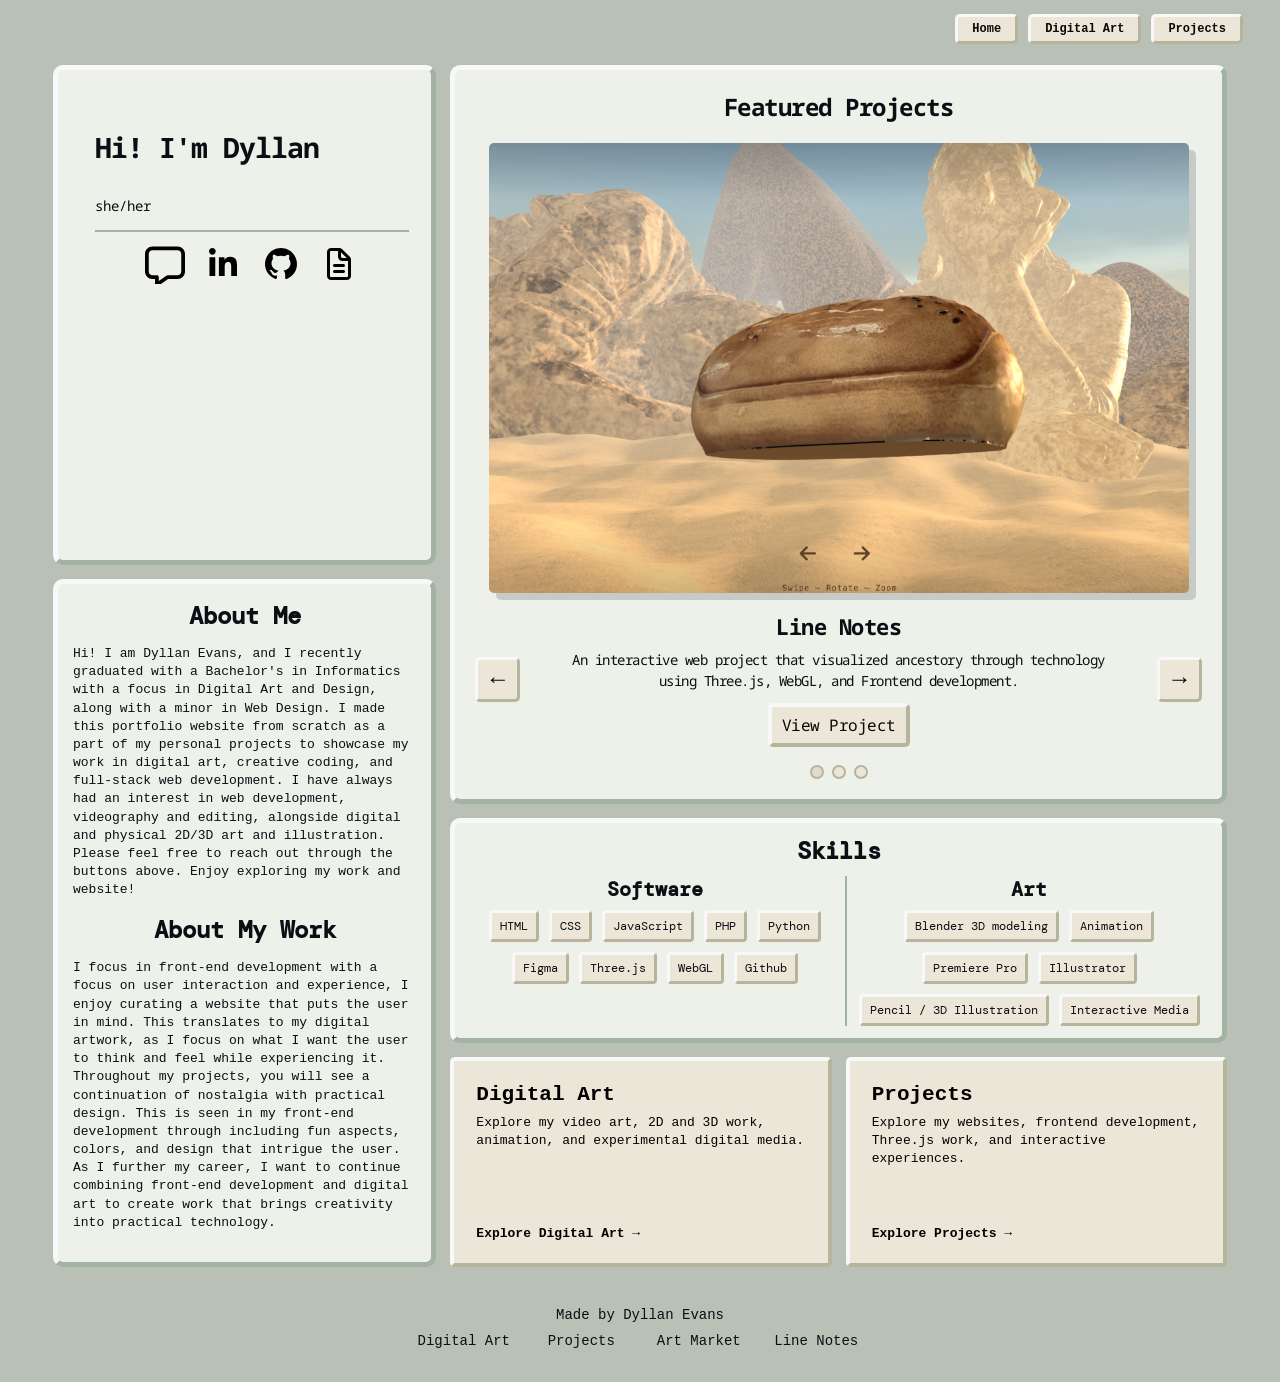
==== commit d9973927: "Added new html" ====
--- a/index.html
+++ b/index.html
@@ -178,9 +178,13 @@
     </main>
     <footer>
       <p>Made by Dyllan Evans</p>
-      <span>evansdyllan1@gmail.com</span>
+      <div>
+        <a href="digital-landing.html">Digital Art</a>
+        <a href="projects-landing.html">Projects</a>
+        <a href="art-market.html">Art Market</a>
+        <a href="linenotes.html">Line Notes</a>
+      </div>
     </footer>
-    <!-- <div class="crt-overlay"></div> -->
     <script src="homepage.js"></script>
   </body>
 </html>
--- a/styles.css
+++ b/styles.css
@@ -29,7 +29,7 @@
     --hover-color: #e1dac5;
     /* HOVER COLOR FOR BUTTONS */
     --active-color: #e2dacf;
-    --white-border: #ffffff;
+    --white-border: #f8f8f8;
 
     /* ANY MISSING COLORS OR NEEDED ADD HERE AND REPLACE W VARS WITHIN THE WEBSITE  */
 }
@@ -290,7 +290,7 @@
     width: 930px;
     overflow: hidden;
     max-width: 100%;
-    filter: drop-shadow(7px 7px 0 #c7c7cb);
+    filter: drop-shadow(7px 7px 0 #c7cbc7);
     border-radius: 5px;
 }
 
@@ -481,7 +481,7 @@
     min-height: 0;
     object-fit: cover;
     border-radius: 5px;
-    filter: drop-shadow(7px 7px 0 #c7c7cb);
+    filter: drop-shadow(7px 7px 0 #c7cbc7);
 }
 
 /* Arrows now align with the text */
@@ -629,7 +629,7 @@
 .iconHero {
     width: 300px;
     height: 170px;
-    filter: drop-shadow(7px 7px 0 #c7c7cb);
+    filter: drop-shadow(7px 7px 0 #c7cbc7);
 
 }
 
@@ -802,7 +802,7 @@
     object-fit: cover;
     border-radius: 10px;
 
-    filter: drop-shadow(7px 7px 0 #c7c7cb);
+    filter: drop-shadow(7px 7px 0 #c7cbc7);
 }
 
 /* Projects landing page */
@@ -863,7 +863,6 @@
 
     object-fit: cover;
     border-radius: 6px;
-
     filter: drop-shadow(7px 7px 0 #c7c7cb);
 }
 
@@ -908,29 +907,76 @@
     padding: 20px 10px;
     display: flex;
     flex-direction: row;
+    font-family: "DM Mono", monospace;
     justify-content: space-between;
-    gap: 50px;
+    gap: 10px;
+    font-size: 14px;
     margin: auto 0;
 }
 
 .lineHeroImg {
     filter: drop-shadow(7px 7px 0 #c7c7cb);
     width: 500px;
+    height: 250px;
     border-radius: 5px;
-    height: auto;
     padding: 10px;
-}
-
+    justify-content: center;
+    margin: 0 auto;
+}
+
+.lineHeroCollage {
+  display: grid;
+  grid-template-columns: repeat(2, 1fr);
+  gap: 12px;
+
+  width: min(100%, 900px);
+  margin: 0 auto;
+}
+
+.lineHeroCollage img {
+  display: block;
+  width: 100%;
+  height: 100%;
+
+  object-fit: cover;
+  border-radius: 12px;
+}
 
 /* Footer */
 footer {
     margin-top: 30px;
-    padding: 14px;
-
-    color: #2a1331;
+    padding: 20px;
+    display: flex;
+    flex-direction: column;
+    align-items: center;
+    gap: 10px;
     font-size: 14px;
     text-align: center;
 }
+
+footer p {
+    margin: 0;
+}
+
+footer div {
+    width: 100%;
+    max-width: 450px;
+    display: flex;
+    justify-content: space-around;
+    gap: 20px;
+}
+
+footer a {
+    flex: 1;
+    color: inherit;
+    text-decoration: none;
+    text-align: center;
+}
+
+footer a:hover {
+    transform: scale(1.1);
+}
+
 
 .home-page footer {
     margin-top: 0;
@@ -1163,6 +1209,10 @@
     .projectCardText h2 {
         font-size: 24px;
     }
+
+    footer {
+        font-size: 12px;
+    }
 }
 
 @media (min-width: 901px) {
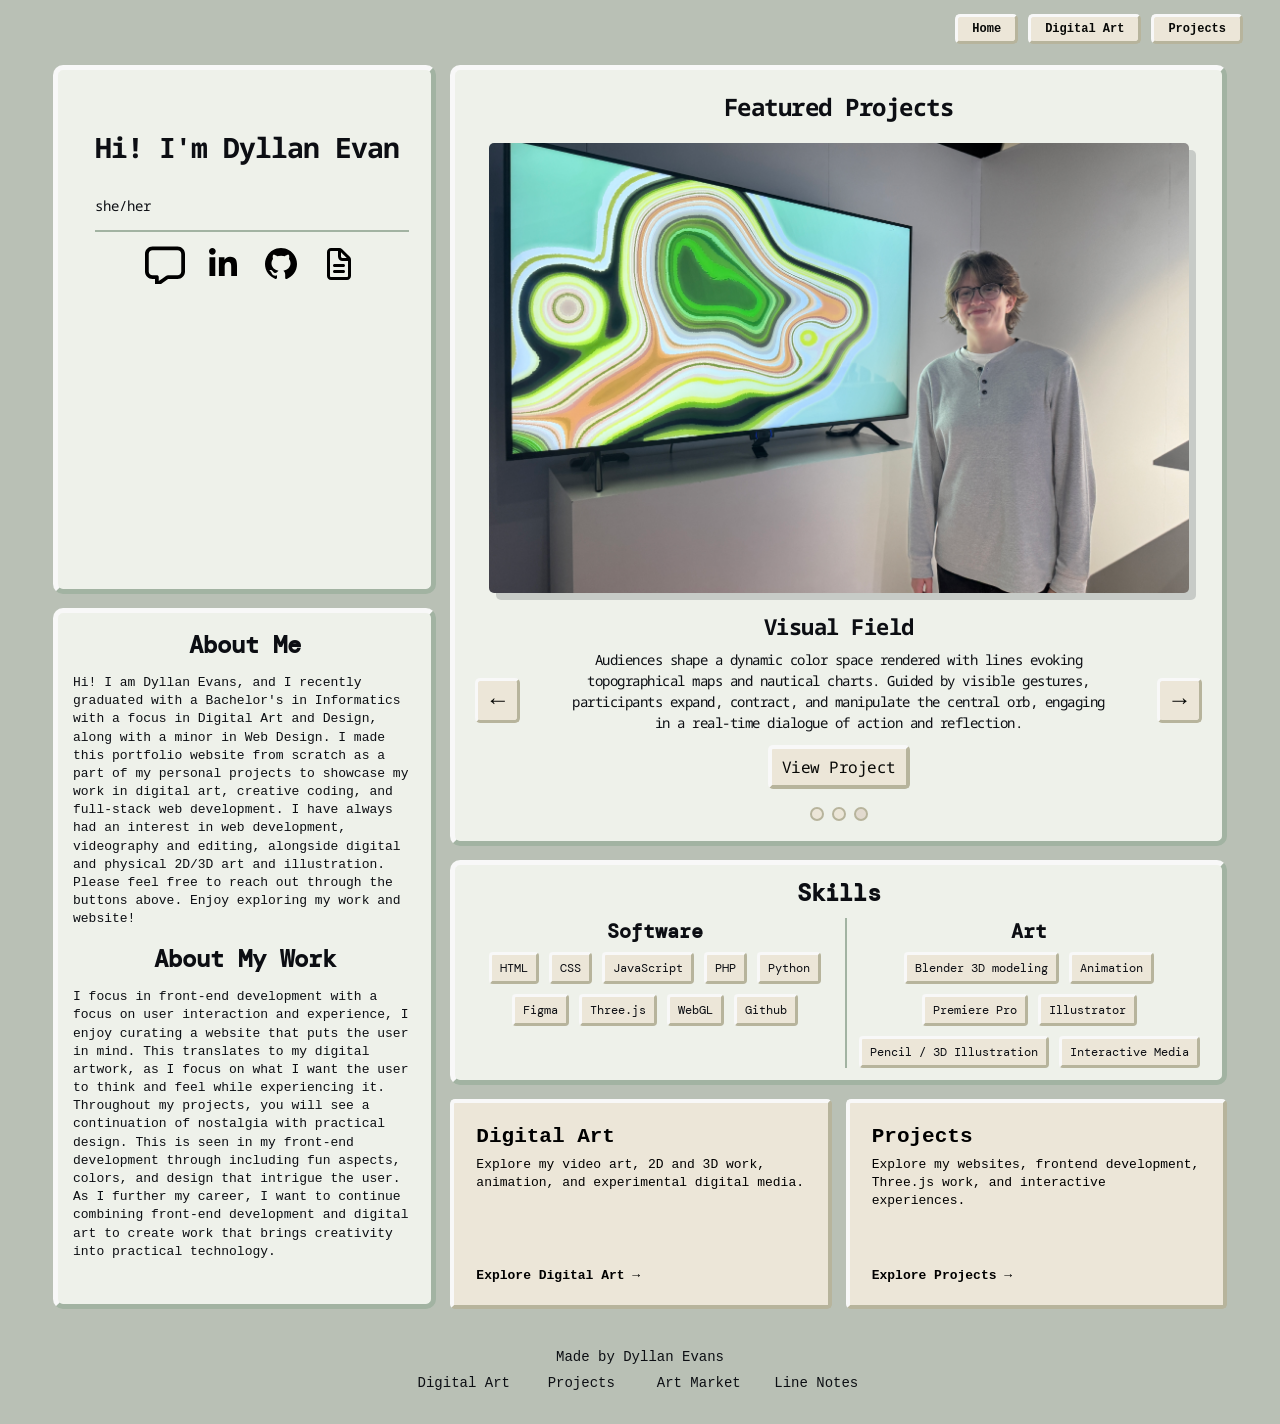
==== commit 8045fc8d: "added resume" ====
--- a/index.html
+++ b/index.html
@@ -47,7 +47,7 @@
             <a href="https://github.com/evansdyllan1" target="_blank">
               <img class="github-icon" src="img/github.svg" alt="GitHub Icon" />
             </a>
-            <a href="resume.pdf" target="_blank"
+            <a href="Resume.pdf" target="_blank"
               ><img
                 class="resume-icon"
                 src="img/file-text.svg"
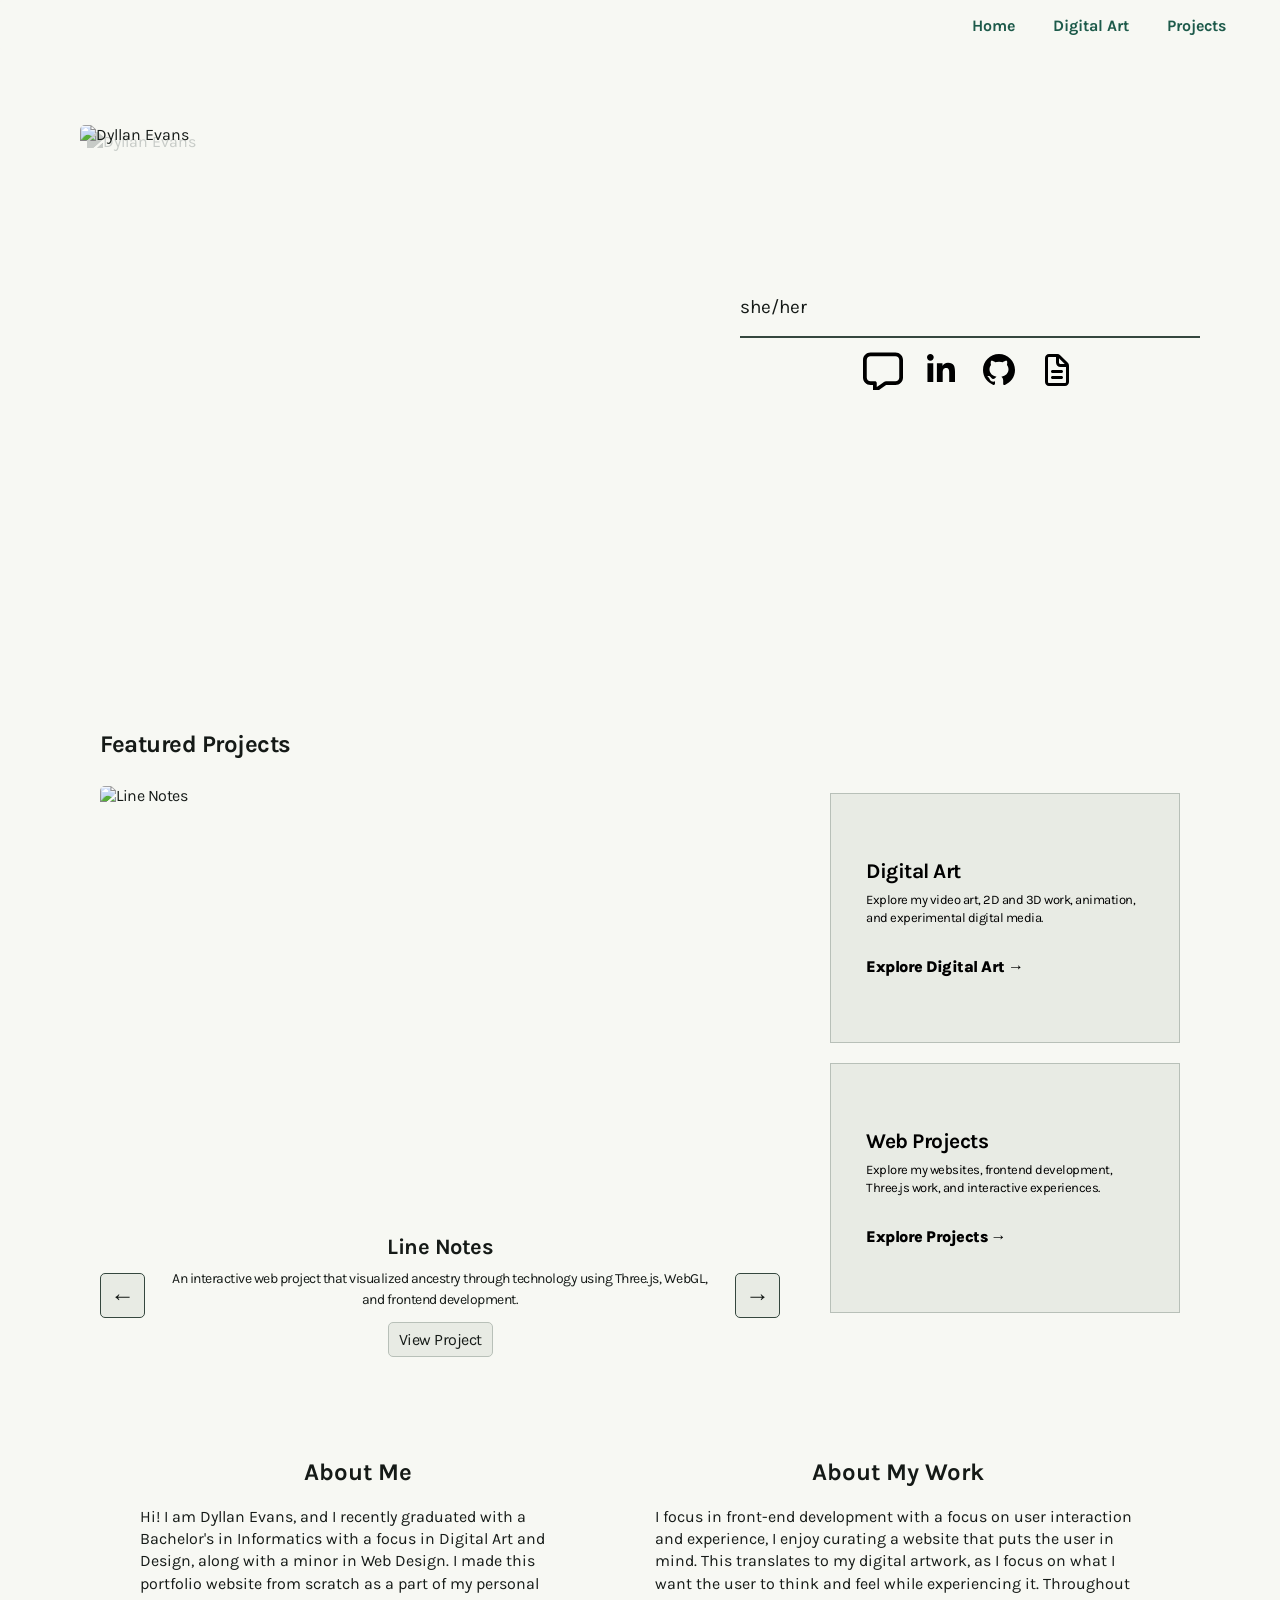
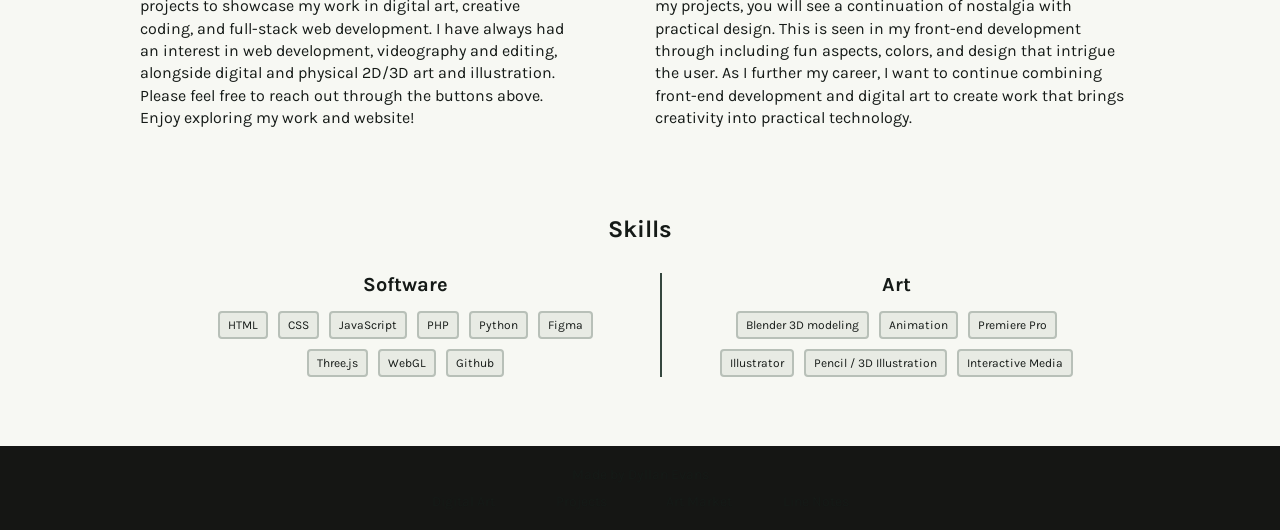
==== commit 7f874f70: "Updated website style changes" ====
--- a/index.html
+++ b/index.html
@@ -8,11 +8,11 @@
     <link rel="preconnect" href="https://fonts.googleapis.com" />
     <link rel="preconnect" href="https://fonts.gstatic.com" crossorigin />
     <link
-      href="https://fonts.googleapis.com/css2?family=DM+Mono:ital,wght@0,300;0,400;0,500;1,300;1,400;1,500&family=Noto+Sans+Mono:wght@100..900&display=swap"
+      href="https://fonts.googleapis.com/css2?family=DM+Mono:ital,wght@0,300;0,400;0,500;1,300;1,400;1,500&family=Noto+Sans+Mono:wght@100..900&family=Karla:ital,wght@0,200..800;1,200..800&display=swap"
       rel="stylesheet"
     />
   </head>
-  <body class="home-page threeD">
+  <body class="home-page">
     <div class="taskbar">
       <nav>
         <ul>
@@ -56,39 +56,10 @@
           </div>
         </div>
       </section>
-      <section id="about" class="about">
-        <h2>About Me</h2>
-        <div class="aboutText">
-          <p>
-            Hi! I am Dyllan Evans, and I recently graduated with a Bachelor's in
-            Informatics with a focus in Digital Art and Design, along with a
-            minor in Web Design. I made this portfolio website from scratch as a
-            part of my personal projects to showcase my work in digital art,
-            creative coding, and full-stack web development. I have always had
-            an interest in web development, videography and editing, alongside
-            digital and physical 2D/3D art and illustration. Please feel free to
-            reach out through the buttons above. Enjoy exploring my work and
-            website!
-          </p>
-          <h2>About My Work</h2>
-          <p>
-            I focus in front-end development with a focus on user interaction
-            and experience, I enjoy curating a website that puts the user in
-            mind. This translates to my digital artwork, as I focus on what I
-            want the user to think and feel while experiencing it. Throughout my
-            projects, you will see a continuation of nostalgia with practical
-            design. This is seen in my front-end development through including
-            fun aspects, colors, and design that intrigue the user. As I further
-            my career, I want to continue combining front-end development and
-            digital art to create work that brings creativity into practical
-            technology.
-          </p>
-        </div>
-      </section>
       <section id="featured" class="home-featured">
-        <h2>Featured Projects</h2>
         <div class="featured-slider">
           <article class="featured-project">
+            <h2>Featured Projects</h2>
             <img id="featured-image" src="linenotes.png" alt="Line Notes" />
 
             <div class="featured-info-row">
@@ -122,12 +93,62 @@
               </button>
             </div>
           </article>
+          <div class="slider-dots"></div>
         </div>
-        <div class="slider-dots"></div>
+        <div class="explore-buttons">
+          <a class="home-link digital-link" href="digital-landing.html">
+            <h2>Digital Art</h2>
+            <p>
+              Explore my video art, 2D and 3D work, animation, and experimental
+              digital media.
+            </p>
+            <span>Explore Digital Art &rarr;</span>
+          </a>
+          <a class="home-link projects-link" href="projects-landing.html">
+            <h2>Web Projects</h2>
+            <p>
+              Explore my websites, frontend development, Three.js work, and
+              interactive experiences.
+            </p>
+            <span>Explore Projects &rarr;</span>
+          </a>
+        </div>
+      </section>
+      <section id="about" class="about">
+        <div class="aboutText">
+          <div>
+            <h2>About Me</h2>
+            <p>
+              Hi! I am Dyllan Evans, and I recently graduated with a Bachelor's
+              in Informatics with a focus in Digital Art and Design, along with
+              a minor in Web Design. I made this portfolio website from scratch
+              as a part of my personal projects to showcase my work in digital
+              art, creative coding, and full-stack web development. I have
+              always had an interest in web development, videography and
+              editing, alongside digital and physical 2D/3D art and
+              illustration. Please feel free to reach out through the buttons
+              above. Enjoy exploring my work and website!
+            </p>
+          </div>
+          <div>
+            <h2>About My Work</h2>
+            <p>
+              I focus in front-end development with a focus on user interaction
+              and experience, I enjoy curating a website that puts the user in
+              mind. This translates to my digital artwork, as I focus on what I
+              want the user to think and feel while experiencing it. Throughout
+              my projects, you will see a continuation of nostalgia with
+              practical design. This is seen in my front-end development through
+              including fun aspects, colors, and design that intrigue the user.
+              As I further my career, I want to continue combining front-end
+              development and digital art to create work that brings creativity
+              into practical technology.
+            </p>
+          </div>
+        </div>
       </section>
       <section class="skills" aria-labelledby="skills-heading">
         <h2 id="skills-heading">Skills</h2>
-
         <div class="skills-columns">
           <div class="skill-group">
             <h3>Software</h3>
@@ -159,22 +180,6 @@
           </div>
         </div>
       </section>
-      <a class="home-link digital-link" href="digital-landing.html">
-        <h2>Digital Art</h2>
-        <p>
-          Explore my video art, 2D and 3D work, animation, and experimental
-          digital media.
-        </p>
-        <span>Explore Digital Art &rarr;</span>
-      </a>
-      <a class="home-link projects-link" href="projects-landing.html">
-        <h2>Projects</h2>
-        <p>
-          Explore my websites, frontend development, Three.js work, and
-          interactive experiences.
-        </p>
-        <span>Explore Projects &rarr;</span>
-      </a>
     </main>
     <footer>
       <p>Made by Dyllan Evans</p>
@@ -185,6 +190,6 @@
         <a href="linenotes.html">Line Notes</a>
       </div>
     </footer>
-    <script src="homepage.js"></script>
+    <script type="module" src="/homepage.js"></script>
   </body>
 </html>
--- a/styles.css
+++ b/styles.css
@@ -1,6 +1,8 @@
 /* Global */
 html {
     scroll-behavior: smooth;
+        font-family: "Karla", sans-serif;
+    scroll-padding-top: 30px;
 }
 
 * {
@@ -8,43 +10,40 @@
 }
 
 body {
-    padding: 5px;
-    font-family: monospace;
-    color: #0c0e13;
-    background-color: #b9c0b5;
+    margin: 0;
+    padding: 0;
+    font-family: "Karla", sans-serif;
+    color: var(--text-color);
+    background-color: #151614;
+    transition: all 0.2s ease;
 }
 
 /* Colors */
+
 :root {
-    --background-color: #eef1ea;
-    /* BACKGROUND FOR COLUMNS */
-    --button-color: #ece6d8;
-    /* YELLOW BUTTON COLOR FOR BUTTONS */
-    --buttonborder-color: #b7b49c;
-    /* BORDER COLOR FOR BUTTONS */
-    --border-color: #a2b3a2;
-    /* PERM BORDER ON THINGS NOT CLICKABLE*/
-    --text-color: #080907;
-    /* TEXT COLOR FOR MOST CITE */
-    --hover-color: #e1dac5;
-    /* HOVER COLOR FOR BUTTONS */
-    --active-color: #e2dacf;
-    --white-border: #f8f8f8;
-
-    /* ANY MISSING COLORS OR NEEDED ADD HERE AND REPLACE W VARS WITHIN THE WEBSITE  */
+    --background-color: #f7f8f3;
+    --button-color: #e8ebe4;
+    --buttonborder-color: #b8c0b8;
+    --border-color: #35473e;
+    --text-color: #151a17;
+    --hover-color: #dde2da;
+    --active-color: #cfd7ce;
+    --white-border: #fafbf8;
+    --accent-color: #1d5a4a;
 }
 
 /* Shared page widths */
-.about,
+
 .landingHero,
 .columns,
 .videoarthero,
 .assignments {
-    width: min(1000px, calc(100% - 20px));
     margin: 35px auto;
+    transition-duration: 0.2s;
 }
 
 /* Shared containers */
+
 .hero,
 .about,
 .home-featured,
@@ -54,15 +53,10 @@
 .videoarthero,
 .project {
     background-color: var(--background-color);
-    border-radius: 10px;
-
-    border-top: 5px solid var(--white-border);
-    border-left: 5px solid var(--white-border);
-    border-right: 5px solid var(--border-color);
-    border-bottom: 5px solid var(--border-color);
 }
 
 /* Shared buttons */
+
 .hero-buttons a,
 .viewMore,
 .project a,
@@ -72,15 +66,11 @@
     padding: 7px 10px;
     font-weight: 400;
     text-decoration: none;
-
     color: var(--text-color);
     background-color: var(--button-color);
     border-radius: 5px;
-    border-top: 4px solid var(--white-border);
-    border-left: 4px solid var(--white-border);
-    border-right: 4px solid var(--buttonborder-color);
-    border-bottom: 4px solid var(--buttonborder-color);
     cursor: pointer;
+    border: 1px solid var(--buttonborder-color);
 }
 
 .hero-buttons a:hover,
@@ -99,35 +89,27 @@
 .skill-list li:active,
 .home-link:active {
     transform: translate(2px, 2px);
-
     background-color: var(--button-color);
-    border-top: 4px solid var(--buttonborder-color);
-    border-left: 4px solid var(--buttonborder-color);
-    border-right: 4px solid var(--white-border);
-    border-bottom: 4px solid var(--white-border);
-}
-
-
-.taskbar {
-    height: 32px;
+}
+
+/* Navigation */
+
+nav {
+    position: fixed;
+    top: 0;
+    left: 0;
+    width: 100%;
+    height: 50px;
     display: flex;
     align-items: center;
     gap: 4px;
-    padding: 2px 4px;
+    padding: 2px 30px;
     z-index: 200;
     justify-content: flex-end;
-}
-
-/* Navigation */
-nav {
-    z-index: 1000;
-    width: 100%;
-    margin: 0;
-    padding: 4px 10px;
-    justify-content: flex-end;
-    display: flex;
-    align-items: center;
-}
+    backdrop-filter: blur(1px);
+    transition: transform 0.3s ease;
+}
+
 
 nav ul {
     margin: auto 10px;
@@ -142,120 +124,80 @@
 }
 
 nav a {
+    position: relative;
+    transition-duration: 0.4s;
     text-decoration: none;
     justify-content: center;
     padding: 5px 14px;
-    font-size: 12px;
+    font-size: 16px;
     height: 30px;
-    background-color: var(--button-color);
     border-radius: 5px;
-    border-top: 3px solid var(--white-border);
-    border-left: 3px solid var(--white-border);
-    border-right: 3px solid var(--buttonborder-color);
-    border-bottom: 3px solid var(--buttonborder-color);
-    font-family: 'Courier New', monospace;
     font-weight: bold;
     cursor: pointer;
     display: flex;
     align-items: center;
     gap: 10px;
-    color: var(--text-color);
-
-}
-
-
+    color: var(--accent-color);
+}
 nav a:hover {
-    color: #000000;
     background-color: var(--hover-color);
 }
-
-nav a:active {
-    background-color: var(--active-color);
-    border-top: 3px solid var(--buttonborder-color);
-    border-left: 3px solid var(--buttonborder-color);
-    border-right: 3px solid var(--white-border);
-    border-bottom: 3px solid var(--white-border);
-}
-
+nav.hidden {
+    transform: translateY(-100%);
+}
 /* Previous page button */
+
 .previousPage {
     display: block;
-
 }
 
 .backButton {
-    display: inline-block;
-    padding: 10px 18px;
-    font-family: inherit;
+    display: flex;
     font-weight: 700;
     text-decoration: none;
     color: var(--text-color);
     background-color: var(--background-color);
     border-radius: 5px;
-    border-top: 3px solid var(--white-border);
-    border-left: 3px solid var(--white-border);
-    border-right: 3px solid var(--border-color);
-    border-bottom: 3px solid var(--border-color);
+    border: 1px solid var(--border-color);
     cursor: pointer;
 }
 
 /* Homepage layout */
+
 .home-layout {
-    width: calc(100% - 80px);
-    height: auto;
-    min-height: 1000px;
-    margin: 20px auto 20px;
-    display: grid;
-    grid-template-rows:
-        /* Row 1: hero + featured */
-        minmax(120px, 2fr)
-        /* Row 2: about + featured */
-        minmax(210px, 0.9fr)
-        /* Row 3: about + skills */
-        auto
-        /* Row 4: about + digital + projects */
-        minmax(210px, 0.3fr);
-    /*
-     * Visual layout:
-     *
-     * ┌─────────┬──────────┬──────────┐
-     * │  hero   │ featured │ featured │
-     * |         |                     |
-     * │         │ featured │ featured │
-     * │---------├─────────────────────┤
-     * │ about   │ skills   │ skills   │
-     * │         ├──────────┼──────────┤
-     * │         │ digital  │ projects │
-     * └─────────┴──────────┴──────────┘
-     */
-    grid-template-areas:
-        "hero  featured featured"
-        "about featured featured"
-        "about skills   skills"
-        "about digital  projects";
-    gap: 14px;
+    width: 100%;
+    margin: 0;
+    display: flex;
+    flex-direction: column;
 }
 
 /* Homepage hero */
+
 .hero {
-    width: min(850px, calc(100% - 30px));
-    margin: 1% auto;
-    padding: 45px;
+    width: 100%;
+    min-height: 650px;
+    margin: 0;
+    padding: 80px;
     display: flex;
     align-items: center;
-    gap: 15px;
+    flex-direction: row;
+    gap: 60px;
+}
+
+.hero-right {
+    width: 600px;
+    min-width: 0;
+    display: flex;
+    justify-content: center;
+    align-items: center;
 }
 
 .hero-left {
-    width: 100%;
-    align-self: stretch;
-    font-family: "Noto Sans Mono", monospace;
+    flex: 1;
+    min-width: 0;
     display: flex;
     flex-direction: column;
-    gap: 15px;
-
-    padding-left: 15px;
-    text-align: left;
+    gap: 18px;
 }
 
 .hero-left h2,
@@ -264,34 +206,25 @@
 }
 
 .hero-left h2 {
-    font-size: 28px;
+    font-size: 38px;
     font-weight: 700;
     margin-bottom: 0;
-    letter-spacing: -1px;
+    letter-spacing: .1px;
 }
 
 .hero-left p {
-    font-size: 14px;
+    font-size: 19px;
     margin-top: 0;
 }
 
-.home-layout .hero {
-    grid-area: hero;
-    width: auto;
-    min-width: 0;
-    margin: 0;
-    padding: 22px;
-    flex-direction: column;
-    gap: 20px;
-}
-
 .hero-right img {
     display: flex;
-    width: 930px;
-    overflow: hidden;
-    max-width: 100%;
+    width: 600px;
+    height: 400px;
+    min-height: 0;
+    object-fit: cover;
+    border-radius: 5px;
     filter: drop-shadow(7px 7px 0 #c7cbc7);
-    border-radius: 5px;
 }
 
 .contact {
@@ -309,7 +242,6 @@
 }
 
 .contact img {
-
     transition: transform 0.2s ease;
     display: flex;
     width: 40px;
@@ -322,69 +254,65 @@
 }
 
 /* Homepage about */
+
 .about {
-    padding: 40px;
-}
-
-.home-layout .about {
-    grid-area: about;
-    width: auto;
-    height: auto;
-    min-width: 0;
-    margin: 0;
-    padding: 15px;
-    display: flex;
-    flex-direction: column;
-    overflow: hidden;
+    display: flex;
+    flex-direction: row;
 }
 
 .about h2 {
     margin-top: 1px;
     margin-bottom: 1px;
     text-align: center;
-    font-family: "DM Mono", monospace;
 }
 
 .aboutText {
-    width: min(600px, 100%);
+    width: 1000px;
+    max-width: 100%;
     margin: 0 auto;
-    text-align: left;
     line-height: 1.4;
+    display: flex;
+    justify-content: space-between;
+    gap: 80px;
 }
 
 /* Skills */
+
 .skills {
-    grid-area: skills;
-    min-width: 0;
-    min-height: 100px;
-    padding: 12px 22px;
+    width: 100%;
+    min-height: 300px;
+    padding: 30px;
+    display: flex;
+    flex-direction: column;
+    justify-content: center;
 }
 
 .skills h2 {
-    margin: 0 0 10px;
+    margin: 0 0 30px;
     text-align: center;
-    font-family: "DM Mono", monospace;
     font-size: 24px;
 }
 
 .skills-columns {
+    width: 900px;
+    max-width: 100%;
+    margin: 0 auto;
     display: grid;
     grid-template-columns: repeat(2, minmax(0, 1fr));
-    gap: 12px;
+    gap: 40px;
 }
 
 .skill-group {
     min-width: 0;
 }
 
-.skill-group+.skill-group {
-    padding-left: 12px;
+.skill-group + .skill-group {
+    padding-left: 40px;
     border-left: 2px solid var(--border-color);
 }
 
 .skill-group h3 {
-    margin: 0 0 8px;
-    font-family: "DM Mono", monospace;
+    margin: 0 0 15px;
     font-size: 20px;
     text-align: center;
 }
@@ -401,19 +329,12 @@
 
 .skill-list li {
     padding: 5px 8px;
-    font-family: "DM Mono", monospace;
     font-size: 12px;
     white-space: nowrap;
-    background-color: var(--secondborder-color);
     border-radius: 4px;
     transition: transform 0.2s ease;
     background-color: var(--button-color);
-
-    border-top: 3px solid var(--white-border);
-    border-left: 3px solid var(--white-border);
-    border-right: 3px solid var(--buttonborder-color);
-    border-bottom: 3px solid var(--buttonborder-color);
-
+    border: 2.3px solid var(--buttonborder-color);
     cursor: default;
     touch-action: manipulation;
     -webkit-tap-highlight-color: transparent;
@@ -421,29 +342,28 @@
 }
 
 .skill-list li:hover {
-    transform: scale(1.1);
-
+    border-color: var(--text-color);
 }
 
 /* Featured projects */
 .home-featured {
-    grid-area: featured;
-    min-width: 0;
-    min-height: 0;
-    padding: 20px;
-    display: flex;
-    flex-direction: column;
-    text-align: center;
+    width: 100%;
+    min-height: 750px;
+    margin: 0;
+    padding: 80px;
+    display: flex;
+    flex-direction: row;
+    align-items: stretch;
+    justify-content: center;
+    gap: 50px;
     overflow: hidden;
-    font-family: "Noto Sans Mono", monospace;
     letter-spacing: -0.5px;
 }
 
 .home-featured h2 {
-    font-family: "Noto Sans Mono", monospace;
     flex-shrink: 0;
     margin-top: 0;
-    margin-bottom: 20px;
+    margin-bottom: 10px;
 }
 
 .home-featured p {
@@ -451,18 +371,14 @@
     font-size: 14px;
 }
 
-.featured-slider {
-    flex: 1;
-    min-height: 0;
-}
 
 .featured-project {
     width: 100%;
     height: min-content;
     min-width: 0;
     min-height: 0;
-    display: grid;
-    grid-template-rows: minmax(0, 1fr) auto;
+    display: flex;
+    flex-direction: column;
     gap: 18px;
     opacity: 1;
     transition: opacity 0.2s ease;
@@ -472,19 +388,14 @@
     opacity: 0;
 }
 
-/* Large top image */
 .featured-project img {
-    display: flex;
-    margin: 0 auto;
-    width: 700px;
-    height: 450px;
-    min-height: 0;
+    display: block;
+    width: 100%;
+    height: 430px;
     object-fit: cover;
     border-radius: 5px;
-    filter: drop-shadow(7px 7px 0 #c7cbc7);
-}
-
-/* Arrows now align with the text */
+}
+
 .featured-info-row {
     display: grid;
     grid-template-columns: 45px minmax(0, 1fr) 45px;
@@ -503,7 +414,8 @@
 }
 
 .featured-project-text p {
-    width: min(550px, 100%);
+    width: 550px;
+    max-width: 100%;
     margin: 0 auto;
     line-height: 1.5;
 }
@@ -512,7 +424,6 @@
     margin-top: 12px;
 }
 
-/* Slider buttons */
 .slider-button {
     width: 45px;
     height: 45px;
@@ -522,11 +433,7 @@
     color: var(--text-color);
     background-color: var(--button-color);
     border-radius: 5px;
-
-    border-top: 3px solid var(--white-border);
-    border-left: 3px solid var(--white-border);
-    border-right: 3px solid var(--buttonborder-color);
-    border-bottom: 3px solid var(--buttonborder-color);
+    border: 1px solid var(--border-color);
     cursor: pointer;
 }
 
@@ -537,19 +444,12 @@
 .slider-button:active {
     background-color: var(--active-color);
     transform: translate(2px, 2px);
-
-    border-top: 3px solid var(--buttonborder-color);
-    border-left: 3px solid var(--buttonborder-color);
-    border-right: 2px solid var(--white-border);
-    border-bottom: 2px solid var(--white-border);
-}
-
-/* Slider dots */
+}
+
 .slider-dots {
     display: flex;
     justify-content: center;
     gap: 8px;
-
     margin-top: 18px;
 }
 
@@ -557,11 +457,9 @@
     width: 14px;
     height: 14px;
     padding: 0;
-
     background-color: var(--button-color);
     border: 2px solid var(--buttonborder-color);
     border-radius: 50%;
-
     cursor: pointer;
 }
 
@@ -569,19 +467,25 @@
     background-color: var(--active-color);
 }
 
-/* Homepage links */
+/* explore buttons */
+
+.explore-buttons {
+    width: 350px;
+    display: flex;
+    flex-direction: column;
+    justify-content: center;
+    gap: 20px;
+}
+
 .home-link {
+    height: 250px;
+    padding: 35px;
     color: #000000;
     background-color: var(--button-color);
     display: flex;
     flex-direction: column;
     justify-content: center;
-
-    min-width: 0;
-    border-radius: 5px;
-    padding: 22px;
-
-    color: #000000;
+    border-radius: 0;
     text-decoration: none;
 }
 
@@ -598,22 +502,16 @@
 
 .home-link span {
     display: inline-block;
-    margin-top: auto;
-    font-weight: 700;
+    margin-top: 20px;
+    font-weight: 900;
 }
 
 .home-link:hover {
     background-color: var(--hover-color);
-    transform: scale(1.01);
-}
-
-
-.digital-link {
-    grid-area: digital;
-}
-
-.projects-link {
-    grid-area: projects;
+}
+
+.home-link .digital-link {
+    font-size: 17px;
 }
 
 /* Landing page */
@@ -630,7 +528,6 @@
     width: 300px;
     height: 170px;
     filter: drop-shadow(7px 7px 0 #c7cbc7);
-
 }
 
 .columns {
@@ -662,10 +559,7 @@
     text-decoration: none;
     background-color: var(--button-color);
     border-radius: 8px;
-    border-top: 4px solid var(--white-border);
-    border-left: 4px solid var(--white-border);
-    border-right: 4px solid var(--buttonborder-color);
-    border-bottom: 4px solid var(--buttonborder-color);
+    border: 1px solid var(--border-color);
     cursor: pointer;
     transition:
         transform 0.1s ease,
@@ -680,17 +574,12 @@
 .smallProject:active {
     transform: translate(1px, 1px);
     background-color: var(--active-color);
-    border-top-color: var(--border-color);
-    border-left-color: var(--border-color);
-    border-right-color: var(--white-border);
-    border-bottom-color: var(--white-border);
+    border: 1px solid var(--border-color);
 }
 
 .smallProject h2 {
     margin: 0;
     font-size: 24px;
-    font-family: "DM Mono", monospace;
-
 }
 
 .smallProject p {
@@ -712,6 +601,7 @@
 }
 
 /* Project pages */
+
 .videoarthero {
     padding: 25px;
     text-align: center;
@@ -722,9 +612,9 @@
 }
 
 .assignments {
-    width: min(1000px, calc(100% - 20px));
+    width: 1000px;
+    max-width: calc(100% - 20px);
     margin: 35px auto;
-
     display: flex;
     flex-direction: column;
     gap: 25px;
@@ -737,7 +627,8 @@
 }
 
 .project-text {
-    width: min(950px, 100%);
+    width: 950px;
+    max-width: 100%;
     margin: 0 auto;
     text-align: left;
 }
@@ -758,10 +649,11 @@
 }
 
 /* Project videos */
+
 .video {
-    width: min(950px, 100%);
+    width: 950px;
+    max-width: 100%;
     margin: 0 auto;
-
     border-radius: 10px;
     overflow: hidden;
 }
@@ -771,7 +663,6 @@
     display: block;
     width: 100%;
     height: auto;
-
     border: 0;
     border-radius: 10px;
 }
@@ -785,10 +676,11 @@
 }
 
 /* Project images */
+
 .images {
-    width: min(950px, 100%);
+    width: 950px;
+    max-width: 100%;
     margin: 0 auto 25px;
-
     display: grid;
     grid-template-columns: repeat(2, minmax(0, 1fr));
     gap: 12px;
@@ -798,18 +690,17 @@
     display: block;
     width: 100%;
     height: 280px;
-
     object-fit: cover;
     border-radius: 10px;
-
     filter: drop-shadow(7px 7px 0 #c7cbc7);
 }
 
 /* Projects landing page */
+
 .projects-list {
-    width: min(1000px, calc(100% - 20px));
+    width: 1000px;
+    max-width: calc(100% - 20px);
     margin: 35px auto;
-
     display: flex;
     flex-direction: column;
     gap: 30px;
@@ -820,17 +711,11 @@
     grid-template-columns: minmax(0, 1fr) minmax(300px, 42%);
     align-items: center;
     gap: 40px;
-
     width: 100%;
     padding: 30px;
-
     background-color: var(--background-color);
     border-radius: 10px;
-
-    border-top: 5px solid var(--white-border);
-    border-left: 5px solid var(--white-border);
-    border-right: 5px solid var(--border-color);
-    border-bottom: 5px solid var(--border-color);
+    border: 1px solid var(--border-color);
 }
 
 .projectCardText {
@@ -839,14 +724,12 @@
 
 .projectCardText h2 {
     margin: 0 0 15px;
-    font-family: "DM Mono", monospace;
     font-size: 28px;
 }
 
 .projectCardText p {
     margin: 0;
     max-width: 550px;
-
     font-size: 15px;
     line-height: 1.6;
 }
@@ -857,29 +740,23 @@
 
 .projectCardImage {
     display: block;
-
     width: 100%;
     height: 260px;
-
     object-fit: cover;
     border-radius: 6px;
     filter: drop-shadow(7px 7px 0 #c7c7cb);
 }
 
 /* line notes page */
+
 .lineNotes {
     padding: 30px;
-    margin-top: 40px;
     height: 100%;
     max-width: 1070px;
     margin: 0 auto;
     background-color: var(--background-color);
     border-radius: 10px;
-
-    border-top: 5px solid var(--white-border);
-    border-left: 5px solid var(--white-border);
-    border-right: 5px solid var(--border-color);
-    border-bottom: 5px solid var(--border-color);
+    border: 1px solid var(--border-color);
 }
 
 .lineHero {
@@ -894,7 +771,6 @@
 .lineHero h1 {
     margin: 0;
     font-size: 28px;
-    font-family: "DM Mono", monospace;
 }
 
 .lineHero p {
@@ -907,7 +783,6 @@
     padding: 20px 10px;
     display: flex;
     flex-direction: row;
-    font-family: "DM Mono", monospace;
     justify-content: space-between;
     gap: 10px;
     font-size: 14px;
@@ -916,7 +791,7 @@
 
 .lineHeroImg {
     filter: drop-shadow(7px 7px 0 #c7c7cb);
-    width: 500px;
+    width: 600px;
     height: 250px;
     border-radius: 5px;
     padding: 10px;
@@ -925,24 +800,24 @@
 }
 
 .lineHeroCollage {
-  display: grid;
-  grid-template-columns: repeat(2, 1fr);
-  gap: 12px;
-
-  width: min(100%, 900px);
-  margin: 0 auto;
+    display: grid;
+    grid-template-columns: repeat(2, 1fr);
+    gap: 12px;
+    width: 900px;
+    max-width: 100%;
+    margin: 0 auto;
 }
 
 .lineHeroCollage img {
-  display: block;
-  width: 100%;
-  height: 100%;
-
-  object-fit: cover;
-  border-radius: 12px;
+    display: block;
+    width: 100%;
+    height: 100%;
+    object-fit: cover;
+    border-radius: 12px;
 }
 
 /* Footer */
+
 footer {
     margin-top: 30px;
     padding: 20px;
@@ -974,24 +849,36 @@
 }
 
 footer a:hover {
-    transform: scale(1.1);
-}
-
+    color: var(--accent-color);
+}
 
 .home-page footer {
     margin-top: 0;
 }
 
 /* Tablet */
+
 @media (max-width: 900px) {
-    .home-layout {
-        grid-template-columns: repeat(2, minmax(0, 1fr));
-        grid-template-rows: auto;
-        grid-template-areas:
-            "hero     featured"
-            "about    featured"
-            "about    skills"
-            "digital  projects";
+    .hero {
+        min-height: 550px;
+        padding: 50px;
+        gap: 30px;
+    }
+
+    .hero-right {
+        width: 400px;
+    }
+
+    .hero-right img {
+        width: 400px;
+        height: 300px;
+    }
+
+    .about,
+    .home-featured,
+    .skills,
+    .home-link {
+        padding: 50px;
     }
 
     .featured-project {
@@ -1038,49 +925,57 @@
         padding-bottom: 20px;
         border-bottom: 2px solid var(--border-color);
     }
-
-    .lineHeroImg {
+}
+
+/* phone */
+
+@media (max-width: 700px) {
+    .taskbar {
+        padding: 2px 10px;
+    }
+
+    .hero {
+        min-height: 650px;
+        padding: 30px 20px;
+        flex-direction: column;
+        justify-content: center;
+        gap: 30px;
+    }
+
+    .hero-right {
         width: 100%;
-        max-width: 500px;
+    }
+
+    .hero-right img {
+        width: 100%;
         height: 300px;
     }
 
-}
-
-/* phone */
-@media (max-width: 700px) {
-    body {
-        padding: 3px;
-    }
-
-    .home-layout {
-        width: calc(100% - 14px);
-        margin: 12px auto;
-        grid-template-columns: minmax(0, 1fr);
-        grid-template-areas:
-            "hero"
-            "about"
-            "featured"
-            "skills"
-            "digital"
-            "projects";
-        gap: 12px;
-    }
-
-    .home-layout .hero,
-    .home-layout .about,
+    .about,
     .home-featured,
     .skills,
     .home-link {
-        padding: clamp(14px, 4vw, 20px);
+        padding: 50px 20px;
+    }
+
+    .about {
+        min-height: 550px;
+    }
+
+    .home-featured {
+        min-height: 650px;
+    }
+
+    .skills {
+        min-height: 500px;
+    }
+
+    .home-link {
+        min-height: 300px;
     }
 
     .landingHero {
         flex-direction: column;
-    }
-
-    .hero-left {
-        padding-left: 0;
     }
 
     .featured-project {
@@ -1091,8 +986,7 @@
 
     .featured-project img {
         width: 100%;
-        height: auto;
-        aspect-ratio: 14 / 9;
+        height: 300px;
         object-fit: cover;
         object-position: center;
     }
@@ -1109,11 +1003,12 @@
     }
 
     .skills-columns {
+        width: 100%;
         grid-template-columns: 1fr;
         gap: 20px;
     }
 
-    .skill-group+.skill-group {
+    .skill-group + .skill-group {
         padding-left: 0;
         padding-top: 18px;
         border-left: none;
@@ -1146,7 +1041,7 @@
     nav a {
         width: 100%;
         padding-inline: 6px;
-        font-size: clamp(9px, 2.8vw, 12px);
+        font-size: 12px;
         white-space: nowrap;
     }
 
@@ -1161,7 +1056,6 @@
     .lineHero h1 {
         margin: 0;
         font-size: 24px;
-        font-family: "DM Mono", monospace;
     }
 
     .lineHero p {
@@ -1176,12 +1070,11 @@
         gap: 30px;
         margin: auto 0;
         padding-bottom: 20px;
-        border-bottom: 2px solid var(--border-color);
     }
 
     .lineHeroImg {
         width: 100%;
-        max-width: 500px;
+        max-width: 900px;
         height: auto;
     }
 
@@ -1222,7 +1115,6 @@
 }
 
 @media (max-width: 430px) {
-
     .iconHero {
         display: none;
     }
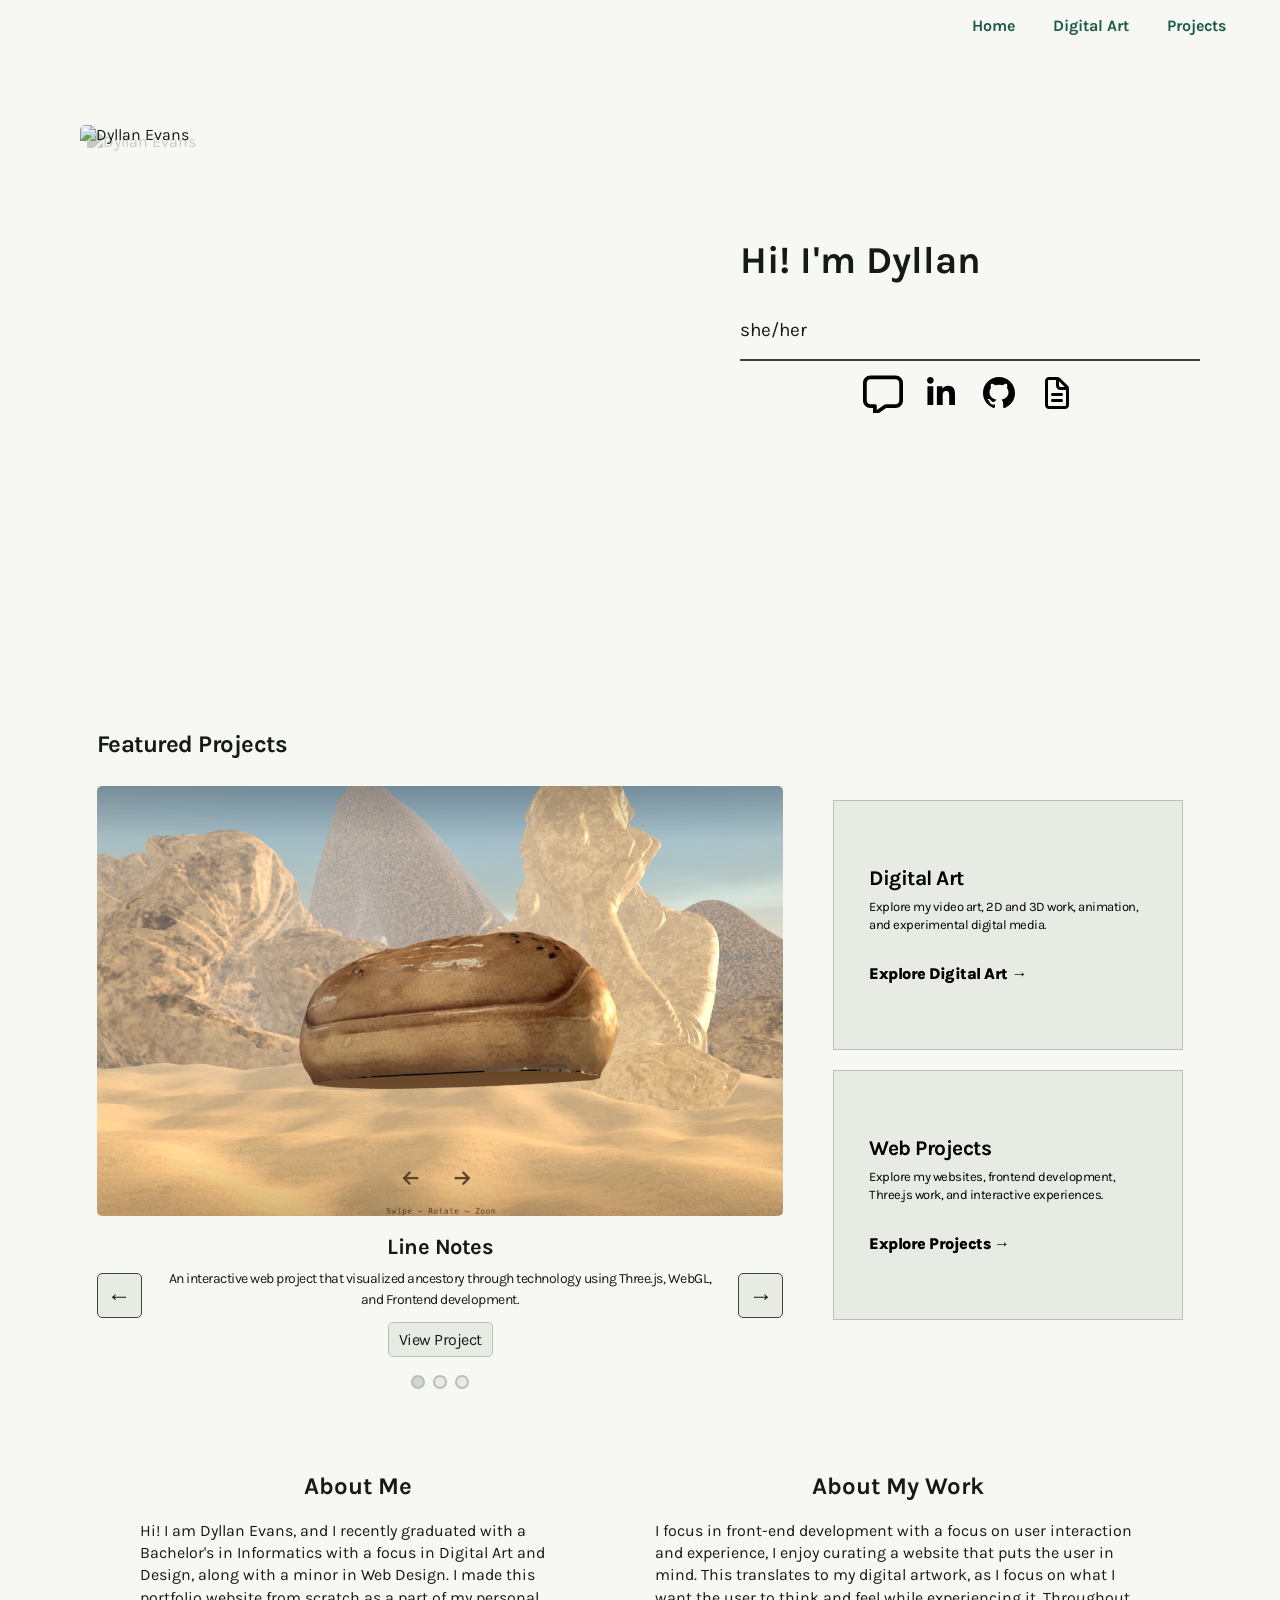
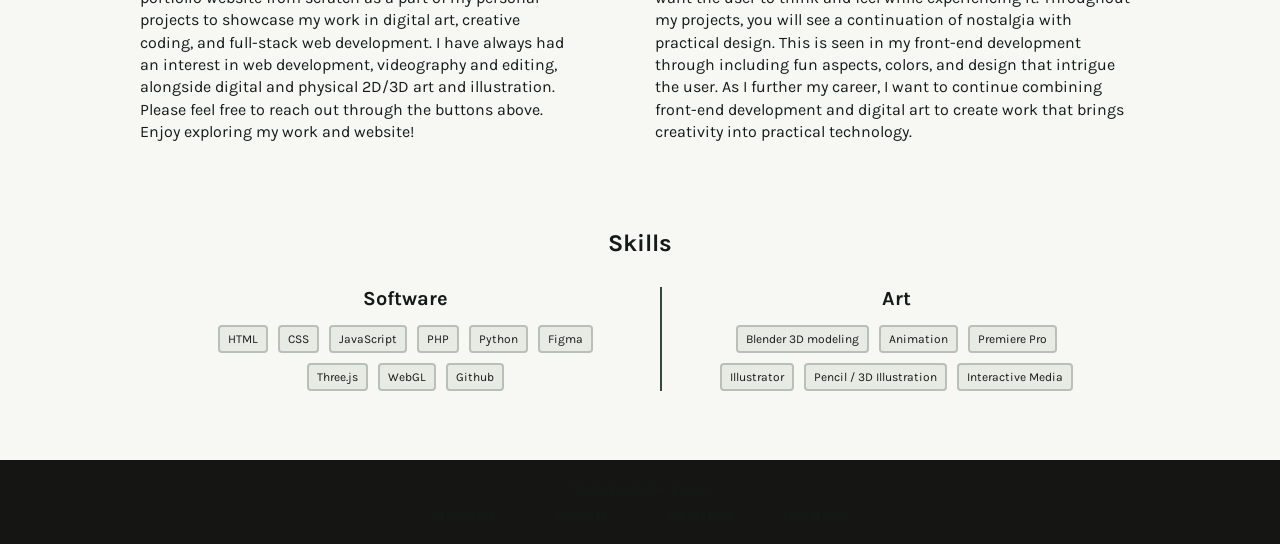
==== commit 9b4c128e: "fixing js" ====
--- a/index.html
+++ b/index.html
@@ -8,7 +8,7 @@
     <link rel="preconnect" href="https://fonts.googleapis.com" />
     <link rel="preconnect" href="https://fonts.gstatic.com" crossorigin />
     <link
-      href="https://fonts.googleapis.com/css2?family=DM+Mono:ital,wght@0,300;0,400;0,500;1,300;1,400;1,500&family=Noto+Sans+Mono:wght@100..900&family=Karla:ital,wght@0,200..800;1,200..800&display=swap"
+      href="https://fonts.googleapis.com/css2?family=DM+Mono:ital,wght@0,300;0,400;0,500;1,300;1,400;1,500&family=Noto+Sans+Mono:wght@100..900&family=Karla:ital,wght@0,200..800;1,200..800&family=Libre+Franklin:ital,wght@0,100..900;1,100..900&display=swap"
       rel="stylesheet"
     />
   </head>
@@ -52,7 +52,8 @@
                 class="resume-icon"
                 src="img/file-text.svg"
                 alt="Resume Icon"
-            /></a>
+              />
+            </a>
           </div>
         </div>
       </section>
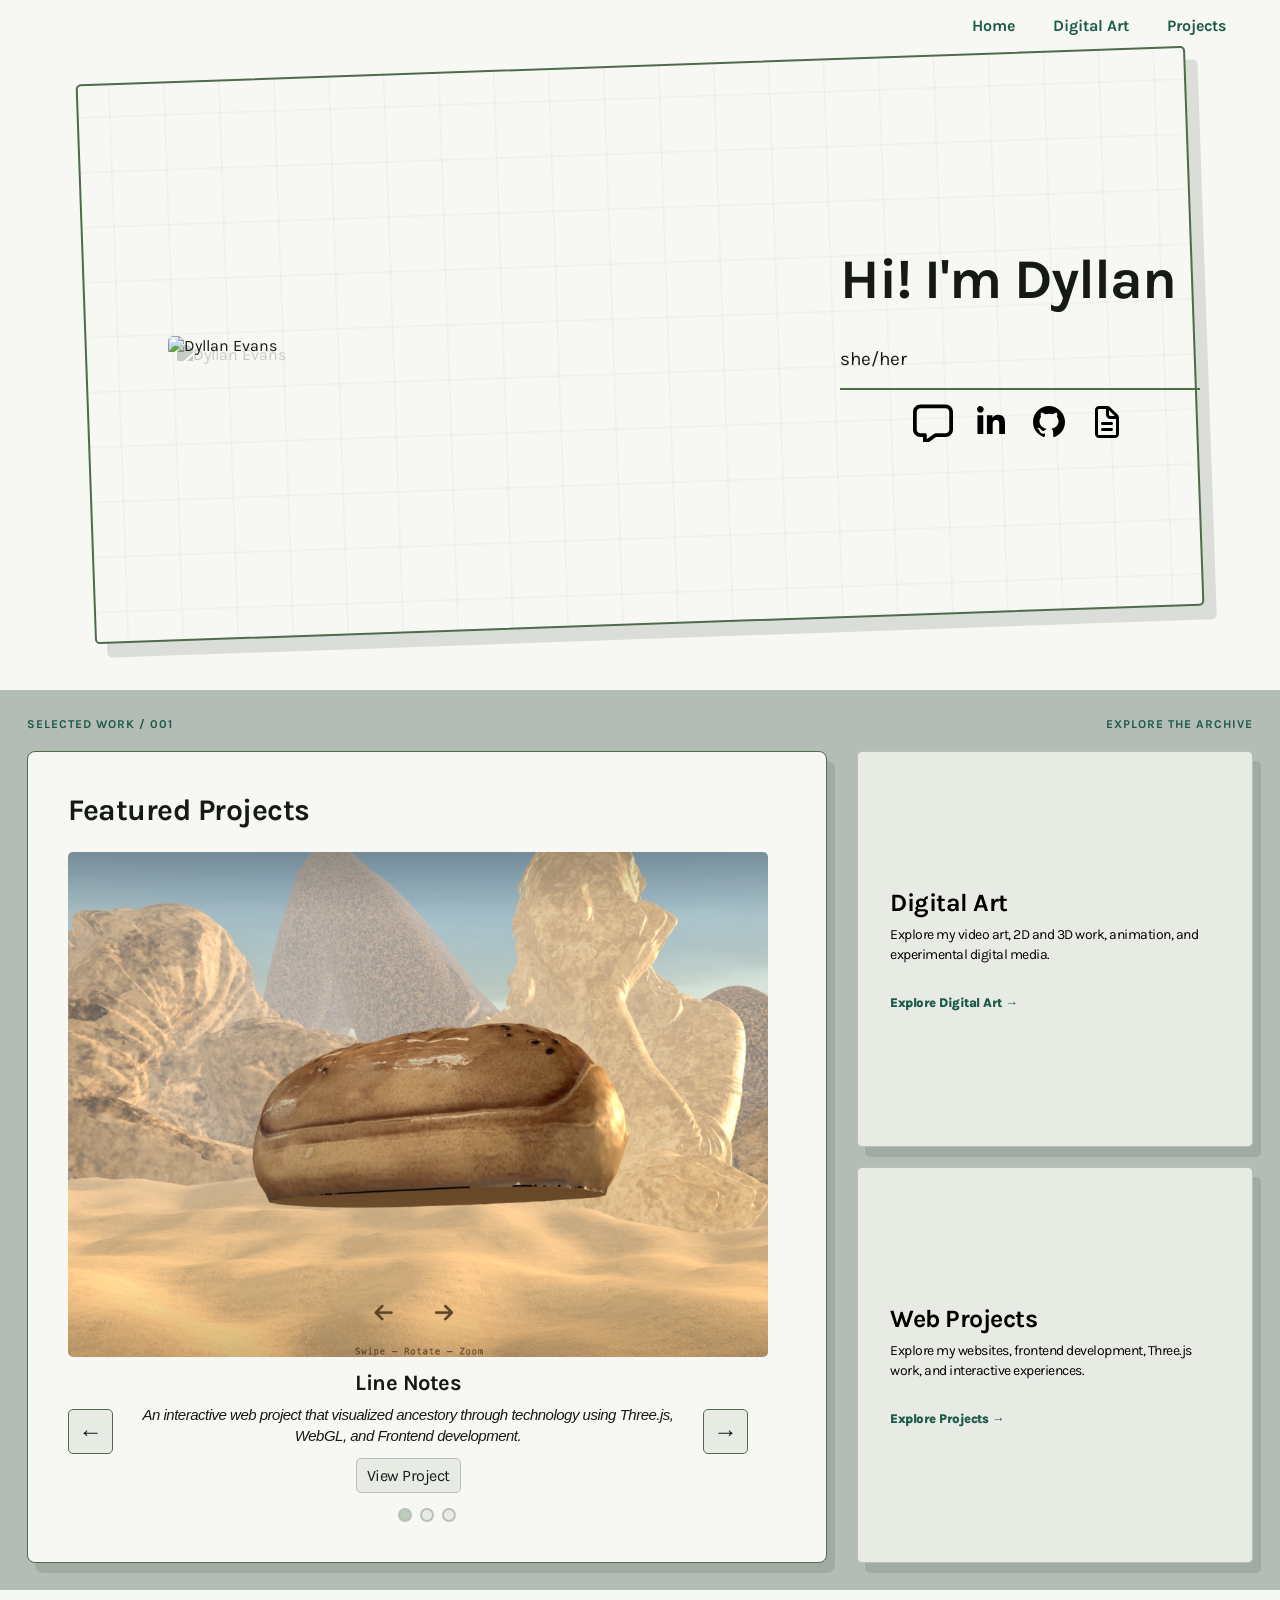
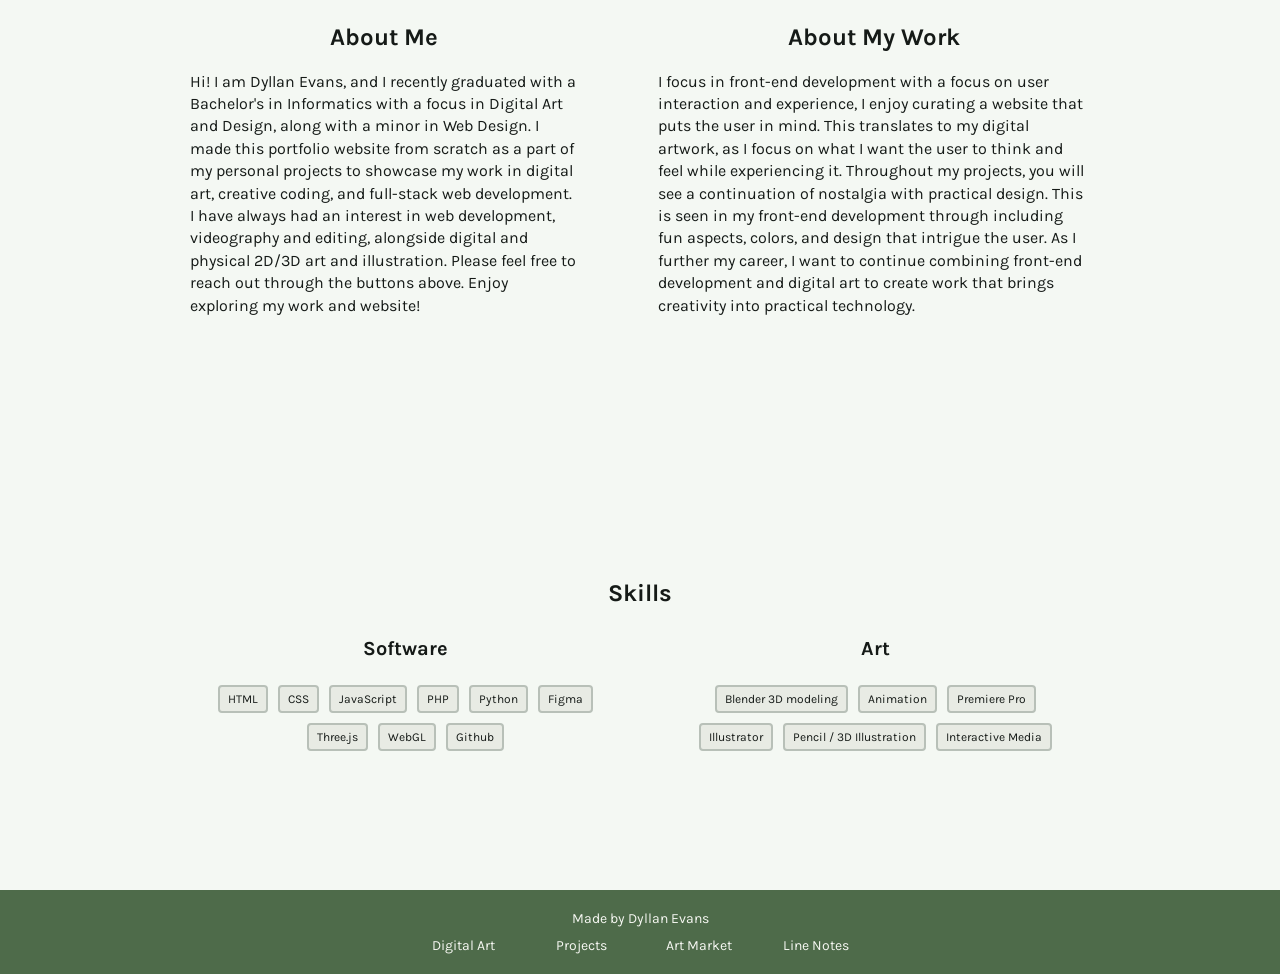
==== commit ed6a84ea: "Fixing landing" ====
--- a/index.html
+++ b/index.html
@@ -16,7 +16,7 @@
     <div class="taskbar">
       <nav>
         <ul>
-          <li><a href="index.html">Home</a></li>
+          <li><a href="index.html" id="top">Home</a></li>
           <li><a href="digital-landing.html">Digital Art</a></li>
           <li><a href="projects-landing.html">Projects</a></li>
         </ul>
@@ -58,63 +58,68 @@
         </div>
       </section>
       <section id="featured" class="home-featured">
-        <div class="featured-slider">
-          <article class="featured-project">
-            <h2>Featured Projects</h2>
-            <img id="featured-image" src="linenotes.png" alt="Line Notes" />
-
-            <div class="featured-info-row">
-              <button
-                class="slider-button previous-project"
-                type="button"
-                aria-label="Previous project"
-              >
-                &larr;
-              </button>
-
-              <div class="featured-project-text">
-                <h3 id="featured-title">Line Notes</h3>
-
-                <p id="featured-description">
-                  An interactive web project that visualized ancestry through
-                  technology using Three.js, WebGL, and frontend development.
-                </p>
-
-                <a id="featured-link" class="viewMore" href="line-notes.html">
-                  View Project
-                </a>
+        <div class="featured-header">
+          <span>SELECTED WORK / <span id="featured-number">001</span></span>
+          <span>EXPLORE THE ARCHIVE</span>
+        </div>
+        <div class="featured-content">
+          <div class="featured-slider">
+            <article class="featured-project">
+              <h2>Featured Projects</h2>
+              <img id="featured-image" src="linenotes.png" alt="Line Notes" />
+              <div class="featured-info-row">
+                <button
+                  class="slider-button previous-project"
+                  type="button"
+                  aria-label="Previous project"
+                >
+                  &larr;
+                </button>
+                <div class="featured-project-text">
+                  <h3 id="featured-title">Line Notes</h3>
+                  <p id="featured-description">
+                    An interactive web project that visualized ancestry through
+                    technology using Three.js, WebGL, and frontend development.
+                  </p>
+                  <a id="featured-link" class="viewMore" href="line-notes.html">
+                    View Project
+                  </a>
+                </div>
+                <button
+                  class="slider-button next-project"
+                  type="button"
+                  aria-label="Next project"
+                >
+                  &rarr;
+                </button>
               </div>
-
-              <button
-                class="slider-button next-project"
-                type="button"
-                aria-label="Next project"
-              >
-                &rarr;
-              </button>
-            </div>
-          </article>
-          <div class="slider-dots"></div>
-        </div>
-        <div class="explore-buttons">
-          <a class="home-link digital-link" href="digital-landing.html">
-            <h2>Digital Art</h2>
-            <p>
-              Explore my video art, 2D and 3D work, animation, and experimental
-              digital media.
-            </p>
-            <span>Explore Digital Art &rarr;</span>
-          </a>
-          <a class="home-link projects-link" href="projects-landing.html">
-            <h2>Web Projects</h2>
-            <p>
-              Explore my websites, frontend development, Three.js work, and
-              interactive experiences.
-            </p>
-            <span>Explore Projects &rarr;</span>
-          </a>
-        </div>
-      </section>
+            </article>
+
+            <div class="slider-dots"></div>
+          </div>
+
+          <div class="explore-buttons">
+            <a class="home-link digital-link" href="digital-landing.html">
+              <h2>Digital Art</h2>
+              <p>
+                Explore my video art, 2D and 3D work, animation, and
+                experimental digital media.
+              </p>
+              <span>Explore Digital Art &rarr;</span>
+            </a>
+
+            <a class="home-link projects-link" href="projects-landing.html">
+              <h2>Web Projects</h2>
+              <p>
+                Explore my websites, frontend development, Three.js work, and
+                interactive experiences.
+              </p>
+              <span>Explore Projects &rarr;</span>
+            </a>
+          </div>
+        </div>
+      </section>
+
       <section id="about" class="about">
         <div class="aboutText">
           <div>
--- a/styles.css
+++ b/styles.css
@@ -1,7 +1,8 @@
 /* Global */
+
 html {
     scroll-behavior: smooth;
-        font-family: "Karla", sans-serif;
+    font-family: "Karla", sans-serif;
     scroll-padding-top: 30px;
 }
 
@@ -14,7 +15,7 @@
     padding: 0;
     font-family: "Karla", sans-serif;
     color: var(--text-color);
-    background-color: #151614;
+    background-color: var(--background-color);
     transition: all 0.2s ease;
 }
 
@@ -24,26 +25,28 @@
     --background-color: #f7f8f3;
     --button-color: #e8ebe4;
     --buttonborder-color: #b8c0b8;
-    --border-color: #35473e;
+    --border-color: #4e6b4a;
     --text-color: #151a17;
-    --hover-color: #dde2da;
-    --active-color: #cfd7ce;
+    --hover-color: #d5dfd2;
+    --active-color: #b9cbb9;
     --white-border: #fafbf8;
     --accent-color: #1d5a4a;
+    --featured-color: #b4bdb5;
+    --about-color: #f4f8f3;
+    --skills-color: #f4f8f3;
 }
 
 /* Shared page widths */
-
 .landingHero,
 .columns,
 .videoarthero,
+
 .assignments {
     margin: 35px auto;
     transition-duration: 0.2s;
 }
 
 /* Shared containers */
-
 .hero,
 .about,
 .home-featured,
@@ -51,16 +54,17 @@
 .landingHero,
 .category,
 .videoarthero,
+
 .project {
     background-color: var(--background-color);
 }
 
 /* Shared buttons */
-
 .hero-buttons a,
 .viewMore,
 .project a,
 .smallProject a,
+
 .home-link {
     display: inline-block;
     padding: 7px 10px;
@@ -77,6 +81,7 @@
 .viewMore:hover,
 .project a:hover,
 .smallProject a:hover,
+
 .home-link:hover {
     color: var(--text-color);
     background-color: var(--hover-color);
@@ -87,6 +92,7 @@
 .smallProject a:active,
 .project a:active,
 .skill-list li:active,
+
 .home-link:active {
     transform: translate(2px, 2px);
     background-color: var(--button-color);
@@ -106,10 +112,8 @@
     padding: 2px 30px;
     z-index: 200;
     justify-content: flex-end;
-    backdrop-filter: blur(1px);
     transition: transform 0.3s ease;
 }
-
 
 nav ul {
     margin: auto 10px;
@@ -139,12 +143,15 @@
     gap: 10px;
     color: var(--accent-color);
 }
+
 nav a:hover {
     background-color: var(--hover-color);
 }
+
 nav.hidden {
     transform: translateY(-100%);
 }
+
 /* Previous page button */
 
 .previousPage {
@@ -175,17 +182,38 @@
 
 .hero {
     width: 100%;
-    min-height: 650px;
+    min-height: 690px;
     margin: 0;
     padding: 80px;
     display: flex;
     align-items: center;
     flex-direction: row;
     gap: 60px;
+    position: relative;
+    isolation: isolate;
+    background: transparent;
+}
+
+.hero::before {
+    content: "";
+    position: absolute;
+    inset: 65px 85px;
+    z-index: -1;
+    background-color: var(--background-color);
+    background-image:
+        linear-gradient(rgba(120, 130, 120, 0.07) 1px, transparent 2px),
+        linear-gradient(90deg, rgba(120, 130, 120, 0.07) 1px, transparent 2px);
+    background-size: 55px 55px;
+    background-position: center;
+    border: 2px solid var(--border-color);
+    border-radius: 5px;
+    box-shadow: 12px 14px 0 rgba(53, 71, 62, 0.15);
+    transform: rotate(-2deg);
+    pointer-events: none;
 }
 
 .hero-right {
-    width: 600px;
+    width: 700px;
     min-width: 0;
     display: flex;
     justify-content: center;
@@ -193,6 +221,8 @@
 }
 
 .hero-left {
+    width: 100%;
+    max-width: 400px;
     flex: 1;
     min-width: 0;
     display: flex;
@@ -201,15 +231,17 @@
 }
 
 .hero-left h2,
+
 .hero-left p {
     margin: 0;
 }
 
 .hero-left h2 {
-    font-size: 38px;
+    font-size: 56px;
     font-weight: 700;
     margin-bottom: 0;
-    letter-spacing: .1px;
+    letter-spacing: -1px;
+    line-height: 1.15;
 }
 
 .hero-left p {
@@ -219,12 +251,12 @@
 
 .hero-right img {
     display: flex;
-    width: 600px;
-    height: 400px;
+    width: 75%;
+    height: 100%;
     min-height: 0;
     object-fit: cover;
     border-radius: 5px;
-    filter: drop-shadow(7px 7px 0 #c7cbc7);
+    filter: drop-shadow(9px 9px 0 #c7cbc7);
 }
 
 .contact {
@@ -256,7 +288,10 @@
 /* Homepage about */
 
 .about {
-    display: flex;
+    background-color: var(--about-color);
+    display: flex;
+    height: 50vh;
+    padding: 30px 0 10px 0;
     flex-direction: row;
 }
 
@@ -267,7 +302,7 @@
 }
 
 .aboutText {
-    width: 1000px;
+    width: 900px;
     max-width: 100%;
     margin: 0 auto;
     line-height: 1.4;
@@ -279,8 +314,9 @@
 /* Skills */
 
 .skills {
-    width: 100%;
-    min-height: 300px;
+    background-color: var(--skills-color);
+    width: 100%;
+    height: 50vh;
     padding: 30px;
     display: flex;
     flex-direction: column;
@@ -303,12 +339,10 @@
 }
 
 .skill-group {
-    min-width: 0;
-}
-
-.skill-group + .skill-group {
-    padding-left: 40px;
-    border-left: 2px solid var(--border-color);
+    padding: 0 20px;
+    display: flex;
+    flex-direction: column;
+    gap: 10px;
 }
 
 .skill-group h3 {
@@ -346,21 +380,42 @@
 }
 
 /* Featured projects */
+
 .home-featured {
-    width: 100%;
-    min-height: 750px;
-    margin: 0;
-    padding: 80px;
-    display: flex;
-    flex-direction: row;
+    background-color: var(--featured-color);
+    margin: 0 auto;
+    padding: clamp(20px, 3vh, 30px);
+    width: 100%;
+    display: flex;
+    height: 100vh;
+    height: 100dvh;
+    flex-direction: column;
     align-items: stretch;
     justify-content: center;
-    gap: 50px;
-    overflow: hidden;
+    gap: 20px;
     letter-spacing: -0.5px;
 }
 
+.featured-header {
+    display: flex;
+    justify-content: space-between;
+    align-items: center;
+    gap: 15px;
+    font-size: 12px;
+    font-weight: 700;
+    letter-spacing: 1px;
+    color: var(--accent-color);
+}
+
+.featured-content {
+    display: flex;
+    flex: 1;
+    min-height: 0;
+    gap: 30px;
+}
+
 .home-featured h2 {
+    font-size: 30px;
     flex-shrink: 0;
     margin-top: 0;
     margin-bottom: 10px;
@@ -368,18 +423,32 @@
 
 .home-featured p {
     margin: 0;
-    font-size: 14px;
-}
-
+    font-size: 20px;
+    font-style: italic;
+}
+
+.featured-slider {
+    min-width: 800px;
+    min-height: 0;
+    padding: 40px;
+    display: flex;
+    flex-direction: column;
+    justify-content: center;
+    background-color: var(--background-color);
+    border: 1px solid var(--border-color);
+    border-radius: 8px;
+    box-shadow: 8px 10px 0 rgba(49, 68, 49, 0.14);
+}
 
 .featured-project {
     width: 100%;
-    height: min-content;
+    max-width: 700px;
     min-width: 0;
     min-height: 0;
     display: flex;
-    flex-direction: column;
-    gap: 18px;
+    flex: 1;
+    flex-direction: column;
+    gap: clamp(8px, 1.5vh, 18px);
     opacity: 1;
     transition: opacity 0.2s ease;
 }
@@ -391,16 +460,19 @@
 .featured-project img {
     display: block;
     width: 100%;
-    height: 430px;
+    height: 500px;
+    min-height: 0;
+    flex: 1;
     object-fit: cover;
     border-radius: 5px;
 }
 
 .featured-info-row {
     display: grid;
-    grid-template-columns: 45px minmax(0, 1fr) 45px;
+    grid-template-columns: 45px minmax(0, 1fr) 65px;
     align-items: center;
-    gap: 20px;
+    gap: 15px;
+    flex-shrink: 0;
 }
 
 .featured-project-text {
@@ -417,7 +489,8 @@
     width: 550px;
     max-width: 100%;
     margin: 0 auto;
-    line-height: 1.5;
+    font-size: 15px;
+    line-height: 1.4;
 }
 
 .featured-project-text .viewMore {
@@ -450,7 +523,8 @@
     display: flex;
     justify-content: center;
     gap: 8px;
-    margin-top: 18px;
+    margin-top: 15px;
+    flex-shrink: 0;
 }
 
 .slider-dot {
@@ -470,7 +544,8 @@
 /* explore buttons */
 
 .explore-buttons {
-    width: 350px;
+    flex: 1;
+    min-width: 0;
     display: flex;
     flex-direction: column;
     justify-content: center;
@@ -478,43 +553,52 @@
 }
 
 .home-link {
-    height: 250px;
-    padding: 35px;
+    flex: 1;
+    min-height: 0;
+    padding: clamp(15px, 2.5vw, 35px);
     color: #000000;
     background-color: var(--button-color);
     display: flex;
     flex-direction: column;
     justify-content: center;
-    border-radius: 0;
+    border-radius: 5px;
     text-decoration: none;
+    box-shadow: 8px 10px 0 rgba(49, 68, 49, 0.14);
+    transition: transform 0.25s ease, box-shadow 0.25s ease, background-color 0.25s ease;
 }
 
 .home-link h2 {
     margin: 0 0 8px;
-    font-size: 21px;
+    font-size: clamp(20px, 2vw, 25px);
 }
 
 .home-link p {
     margin: 0 0 10px;
-    font-size: 13px;
+    font-size: 14px;
     line-height: 1.4;
+    font-style: normal;
 }
 
 .home-link span {
     display: inline-block;
     margin-top: 20px;
     font-weight: 900;
+    font-size: 13px;
+    color: var(--accent-color);
 }
 
 .home-link:hover {
     background-color: var(--hover-color);
-}
-
-.home-link .digital-link {
+    transform: translate(-3px, -3px);
+    box-shadow: 12px 14px 0 rgba(49, 68, 49, 0.14);
+}
+
+.home-link.digital-link {
     font-size: 17px;
 }
 
 /* Landing page */
+
 .landingHero {
     padding: 31px;
     text-align: center;
@@ -659,6 +743,7 @@
 }
 
 .video iframe,
+
 .video video {
     display: block;
     width: 100%;
@@ -849,16 +934,19 @@
 }
 
 footer a:hover {
-    color: var(--accent-color);
+    color: var(--accent-color)
 }
 
 .home-page footer {
+    background-color: var(--border-color);
+    color: var(--background-color);
     margin-top: 0;
 }
 
 /* Tablet */
 
 @media (max-width: 900px) {
+
     .hero {
         min-height: 550px;
         padding: 50px;
@@ -873,16 +961,10 @@
         width: 400px;
         height: 300px;
     }
-
     .about,
-    .home-featured,
-    .skills,
-    .home-link {
+
+    .skills {
         padding: 50px;
-    }
-
-    .featured-project {
-        height: auto;
     }
 
     .videoarthero {
@@ -930,6 +1012,7 @@
 /* phone */
 
 @media (max-width: 700px) {
+
     .taskbar {
         padding: 2px 10px;
     }
@@ -950,11 +1033,9 @@
         width: 100%;
         height: 300px;
     }
-
     .about,
-    .home-featured,
-    .skills,
-    .home-link {
+
+    .skills {
         padding: 50px 20px;
     }
 
@@ -963,7 +1044,28 @@
     }
 
     .home-featured {
-        min-height: 650px;
+        height: auto;
+        min-height: 100dvh;
+        padding: 25px 20px;
+    }
+
+    .featured-header {
+        font-size: 10px;
+    }
+
+    .featured-content {
+        flex-direction: column;
+        gap: 20px;
+    }
+
+    .featured-slider {
+        padding: 15px;
+    }
+
+    .explore-buttons {
+        width: 100%;
+        flex-direction: row;
+        gap: 15px;
     }
 
     .skills {
@@ -971,7 +1073,21 @@
     }
 
     .home-link {
-        min-height: 300px;
+        min-height: 180px;
+        padding: 15px;
+    }
+
+    .home-link h2 {
+        font-size: 20px;
+    }
+
+    .home-link p {
+        font-size: 12px;
+    }
+
+    .home-link span {
+        margin-top: 12px;
+        font-size: 11px;
     }
 
     .landingHero {
@@ -980,7 +1096,6 @@
 
     .featured-project {
         height: auto;
-        grid-template-rows: auto auto;
         gap: 16px;
     }
 
@@ -1008,7 +1123,7 @@
         gap: 20px;
     }
 
-    .skill-group + .skill-group {
+    .skill-group+.skill-group {
         padding-left: 0;
         padding-top: 18px;
         border-left: none;
@@ -1109,12 +1224,22 @@
 }
 
 @media (min-width: 901px) {
+
     .lineHeroText:nth-of-type(odd) {
         flex-direction: row-reverse;
     }
 }
 
 @media (max-width: 430px) {
+
+    .explore-buttons {
+        flex-direction: column;
+    }
+
+    .home-link {
+        min-height: 150px;
+    }
+
     .iconHero {
         display: none;
     }
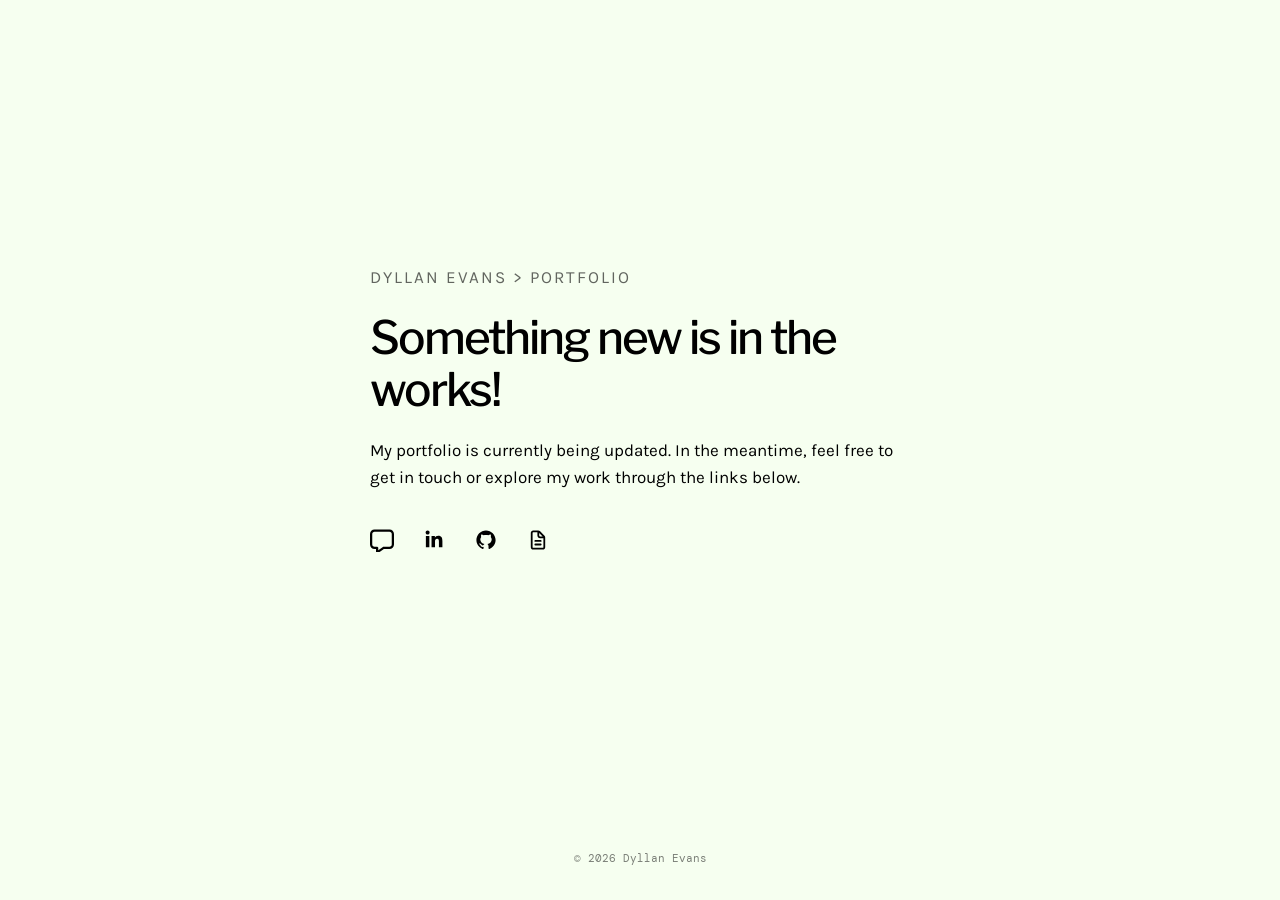
==== commit f058827c: "temp change while building interactive landing page" ====
--- a/index.html
+++ b/index.html
@@ -4,7 +4,7 @@
     <meta charset="UTF-8" />
     <meta name="viewport" content="width=device-width, initial-scale=1.0" />
     <title>Portfolio - Dyllan Evans</title>
-    <link rel="stylesheet" href="styles.css" />
+    <link rel="stylesheet" href="styles-temp.css" />
     <link rel="preconnect" href="https://fonts.googleapis.com" />
     <link rel="preconnect" href="https://fonts.gstatic.com" crossorigin />
     <link
@@ -12,190 +12,55 @@
       rel="stylesheet"
     />
   </head>
+
   <body class="home-page">
-    <div class="taskbar">
-      <nav>
-        <ul>
-          <li><a href="index.html" id="top">Home</a></li>
-          <li><a href="digital-landing.html">Digital Art</a></li>
-          <li><a href="projects-landing.html">Projects</a></li>
-        </ul>
-      </nav>
-    </div>
-    <main class="home-layout">
-      <section class="hero">
-        <div class="hero-right">
-          <img class="hero-image" src="img/Photoredo.png" alt="Dyllan Evans" />
+    <main>
+      <div class="construction">
+        <p class="construction-label">DYLLAN EVANS > PORTFOLIO</p>
+        <h2>Something new is in the works!</h2>
+        <p>
+          My portfolio is currently being updated. In the meantime, feel free to
+          get in touch or explore my work through the links below.
+        </p>
+
+        <div class="contact" id="contact-icons">
+          <a href="mailto:evansdyllan1@gmail.com" aria-label="Email">
+            <img class="email-icon" src="img/message.svg" alt="Email" />
+          </a>
+          <a
+            href="https://www.linkedin.com/in/dyllan-evans/"
+            target="_blank"
+            rel="noopener noreferrer"
+            aria-label="LinkedIn"
+          >
+            <img
+              class="linkedin-icon"
+              src="img/linkedin-in.svg"
+              alt="LinkedIn"
+            />
+          </a>
+          <a
+            href="https://github.com/evansdyllan1"
+            target="_blank"
+            rel="noopener noreferrer"
+            aria-label="GitHub"
+          >
+            <img class="github-icon" src="img/github.svg" alt="GitHub" />
+          </a>
+          <a
+            href="Resume.pdf"
+            target="_blank"
+            rel="noopener noreferrer"
+            aria-label="Resume"
+          >
+            <img class="resume-icon" src="img/file-text.svg" alt="Resume" />
+          </a>
         </div>
-        <div class="hero-left typewriter-container">
-          <h2 id="typewriter-text"></h2>
-          <!-- Hi! I'm Dyllan Evans -->
-          <p id="typewriter-description"></p>
-          <!-- Digital Artist & Frontend Developer-->
-          <p>she/her</p>
-          <div class="contact" id="contact-icons">
-            <a href="mailto:evansdyllan1@gmail.com">
-              <img class="email-icon" src="img/message.svg" alt="Email Icon" />
-            </a>
-            <a href="https://www.linkedin.com/in/dyllan-evans/" target="_blank">
-              <img
-                class="linkedin-icon"
-                src="img/linkedin-in.svg"
-                alt="LinkedIn Icon"
-              />
-            </a>
-            <a href="https://github.com/evansdyllan1" target="_blank">
-              <img class="github-icon" src="img/github.svg" alt="GitHub Icon" />
-            </a>
-            <a href="Resume.pdf" target="_blank"
-              ><img
-                class="resume-icon"
-                src="img/file-text.svg"
-                alt="Resume Icon"
-              />
-            </a>
-          </div>
-        </div>
-      </section>
-      <section id="featured" class="home-featured">
-        <div class="featured-header">
-          <span>SELECTED WORK / <span id="featured-number">001</span></span>
-          <span>EXPLORE THE ARCHIVE</span>
-        </div>
-        <div class="featured-content">
-          <div class="featured-slider">
-            <article class="featured-project">
-              <h2>Featured Projects</h2>
-              <img id="featured-image" src="linenotes.png" alt="Line Notes" />
-              <div class="featured-info-row">
-                <button
-                  class="slider-button previous-project"
-                  type="button"
-                  aria-label="Previous project"
-                >
-                  &larr;
-                </button>
-                <div class="featured-project-text">
-                  <h3 id="featured-title">Line Notes</h3>
-                  <p id="featured-description">
-                    An interactive web project that visualized ancestry through
-                    technology using Three.js, WebGL, and frontend development.
-                  </p>
-                  <a id="featured-link" class="viewMore" href="line-notes.html">
-                    View Project
-                  </a>
-                </div>
-                <button
-                  class="slider-button next-project"
-                  type="button"
-                  aria-label="Next project"
-                >
-                  &rarr;
-                </button>
-              </div>
-            </article>
+      </div>
+    </main>
 
-            <div class="slider-dots"></div>
-          </div>
-
-          <div class="explore-buttons">
-            <a class="home-link digital-link" href="digital-landing.html">
-              <h2>Digital Art</h2>
-              <p>
-                Explore my video art, 2D and 3D work, animation, and
-                experimental digital media.
-              </p>
-              <span>Explore Digital Art &rarr;</span>
-            </a>
-
-            <a class="home-link projects-link" href="projects-landing.html">
-              <h2>Web Projects</h2>
-              <p>
-                Explore my websites, frontend development, Three.js work, and
-                interactive experiences.
-              </p>
-              <span>Explore Projects &rarr;</span>
-            </a>
-          </div>
-        </div>
-      </section>
-
-      <section id="about" class="about">
-        <div class="aboutText">
-          <div>
-            <h2>About Me</h2>
-            <p>
-              Hi! I am Dyllan Evans, and I recently graduated with a Bachelor's
-              in Informatics with a focus in Digital Art and Design, along with
-              a minor in Web Design. I made this portfolio website from scratch
-              as a part of my personal projects to showcase my work in digital
-              art, creative coding, and full-stack web development. I have
-              always had an interest in web development, videography and
-              editing, alongside digital and physical 2D/3D art and
-              illustration. Please feel free to reach out through the buttons
-              above. Enjoy exploring my work and website!
-            </p>
-          </div>
-          <div>
-            <h2>About My Work</h2>
-            <p>
-              I focus in front-end development with a focus on user interaction
-              and experience, I enjoy curating a website that puts the user in
-              mind. This translates to my digital artwork, as I focus on what I
-              want the user to think and feel while experiencing it. Throughout
-              my projects, you will see a continuation of nostalgia with
-              practical design. This is seen in my front-end development through
-              including fun aspects, colors, and design that intrigue the user.
-              As I further my career, I want to continue combining front-end
-              development and digital art to create work that brings creativity
-              into practical technology.
-            </p>
-          </div>
-        </div>
-      </section>
-      <section class="skills" aria-labelledby="skills-heading">
-        <h2 id="skills-heading">Skills</h2>
-        <div class="skills-columns">
-          <div class="skill-group">
-            <h3>Software</h3>
-
-            <ul class="skill-list" id="skills-list">
-              <li>HTML</li>
-              <li>CSS</li>
-              <li>JavaScript</li>
-              <li>PHP</li>
-              <li>Python</li>
-              <li>Figma</li>
-              <li>Three.js</li>
-              <li>WebGL</li>
-              <li>Github</li>
-            </ul>
-          </div>
-
-          <div class="skill-group">
-            <h3>Art</h3>
-
-            <ul class="skill-list" id="skills-list">
-              <li>Blender 3D modeling</li>
-              <li>Animation</li>
-              <li>Premiere Pro</li>
-              <li>Illustrator</li>
-              <li>Pencil / 3D Illustration</li>
-              <li>Interactive Media</li>
-            </ul>
-          </div>
-        </div>
-      </section>
-    </main>
     <footer>
-      <p>Made by Dyllan Evans</p>
-      <div>
-        <a href="digital-landing.html">Digital Art</a>
-        <a href="projects-landing.html">Projects</a>
-        <a href="art-market.html">Art Market</a>
-        <a href="linenotes.html">Line Notes</a>
-      </div>
+      <p>© 2026 Dyllan Evans</p>
     </footer>
-    <script type="module" src="/homepage.js"></script>
   </body>
 </html>
--- a/styles-temp.css
+++ b/styles-temp.css
@@ -0,0 +1,84 @@
+
+.home-page {
+    min-height: 100vh;
+    margin: 0;
+    display: flex;
+    flex-direction: column;
+    background-color: rgb(246, 255, 240);
+}
+
+.home-page main {
+    flex: 1;
+    display: flex;
+    align-items: center;
+    justify-content: center;
+}
+
+.construction {
+    display: flex;
+    flex-direction: column;
+    width: 600px;
+    max-width: 100%;
+    margin: auto;
+    padding: 60px 30px;
+    box-sizing: border-box;
+    align-items: flex-start;
+    justify-content: center;
+    gap: 20px;
+}
+
+.construction-label {
+    font-family: "DM Mono", monospace;
+    font-size: 12px;
+    letter-spacing: 2px;
+    opacity: 0.6;
+    margin: 0;
+}
+
+.construction h2 {
+    font-family: "Libre Franklin", sans-serif;
+    font-size: 46px;
+    font-weight: 500;
+    line-height: 1.15;
+    letter-spacing: -2px;
+    margin: 0;
+}
+
+.construction p {
+    font-family: "Karla", sans-serif;
+    font-size: 17px;
+    line-height: 1.6;
+    margin: 0;
+}
+
+.construction .contact {
+    display: flex;
+    align-items: center;
+    gap: 28px;
+    margin-top: 16px;
+}
+
+.construction .contact a {
+    display: flex;
+    align-items: center;
+    justify-content: center;
+    transition: opacity 0.2s ease, transform 0.2s ease;
+}
+
+.construction .contact a:hover {
+    opacity: 0.5;
+    transform: translateY(-3px);
+}
+
+.construction .contact img {
+    width: 24px;
+    height: 24px;
+}
+
+.home-page footer {
+    padding: 24px 30px;
+    text-align: center;
+    font-family: "DM Mono", monospace;
+    font-size: 11px;
+    opacity: 0.5;
+}
